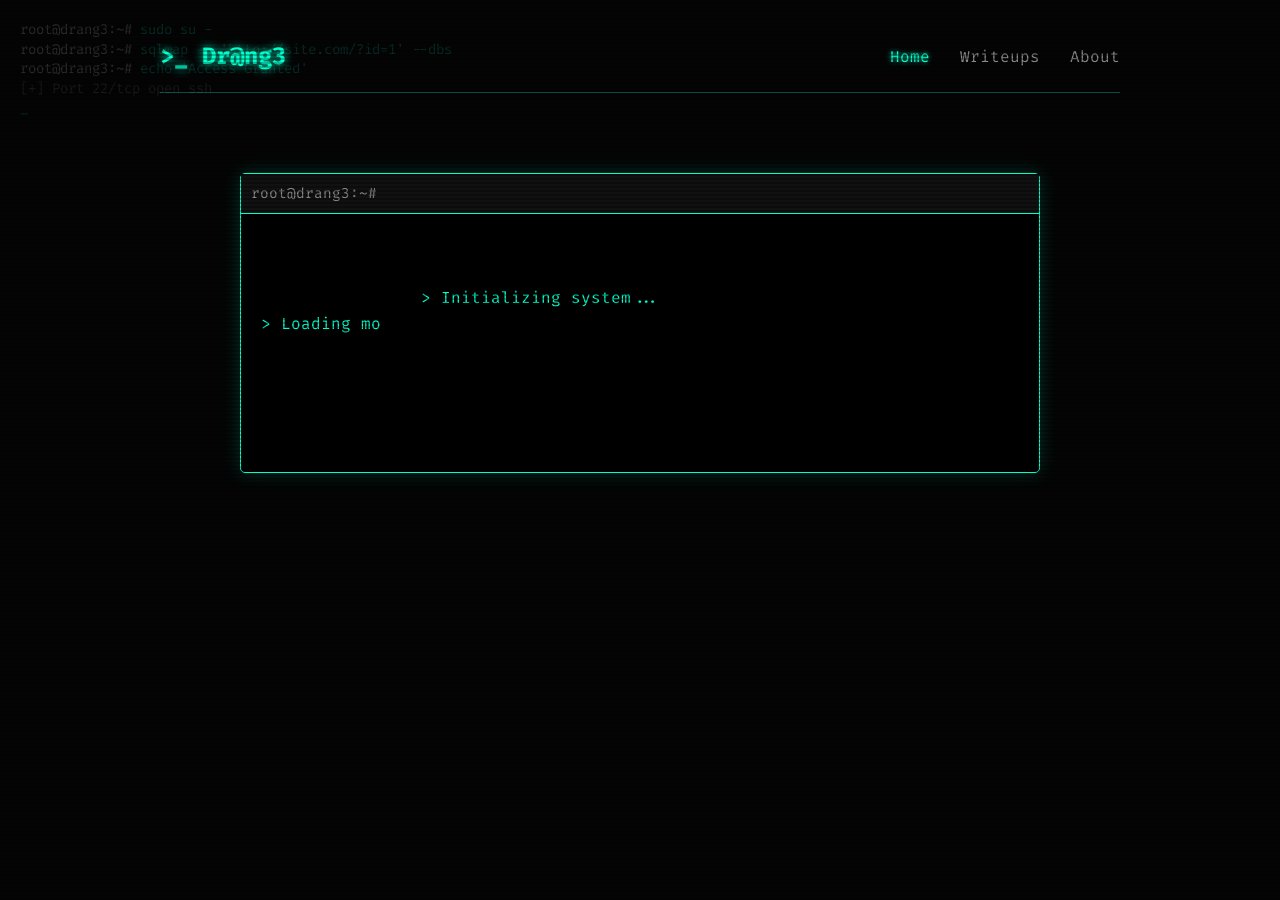
==== index.html @ ce4e1a2a "Add files via upload" ====
<!DOCTYPE html>
<html lang="ru">
<head>
    <meta charset="UTF-8">
    <meta name="viewport" content="width=device-width, initial-scale=1.0">
    <meta http-equiv="Cache-Control" content="no-cache, no-store, must-revalidate">
    <meta http-equiv="Pragma" content="no-cache">
    <meta http-equiv="Expires" content="0">

    <link rel="icon" href="data:image/svg+xml,<svg xmlns=%22http://www.w3.org/2000/svg%22 viewBox=%220 0 100 100%22><rect width=%22100%22 height=%22100%22 fill=%22black%22/><path d=%22M20 30 H80 V60 H70 V70 H60 V60 H40 V70 H30 V60 H20 Z M35 40 H45 V50 H35 Z M55 40 H65 V50 H55 Z M45 55 H55 V60 H45 Z%22 fill=%22%2300ffcc%22/></svg>">
    <title>Dr@ng3 // Cyber Range</title>
    <link rel="stylesheet" href="/style.css">
</head>
<body>
    <canvas id="matrix"></canvas>

    <div class="container">
        <header>
            <div class="logo">>_ Dr@ng3</div>
            <nav>
                <a href="/index.html" class="nav-link active">Home</a>
                <a href="/writeups.html" class="nav-link">Writeups</a>
                <a href="/about.html" class="nav-link">About</a>
            </nav>
        </header>

        <main id="home" style="display: flex; justify-content: center; margin-top: 50px;">
            <div class="terminal" style="width: 100%; max-width: 800px;">
                <div class="term-header">
                    <span>root@drang3:~#</span>
                </div>
                <div class="term-body" id="typewriter">
                    <!-- Текст печатается через JS --> 
                </div>
            </div>
        </main>
    </div>
    <script src="/script.js"></script>
</body>
</html>
---- style.css ----
@import url('https://fonts.googleapis.com/css2?family=Fira+Code:wght@400;700&display=swap');

:root {
    --bg-color: #050505;
    --text-color: #00ffcc;
    --accent-color: #ff00ff;
    --font-main: 'Fira Code', monospace;
}
 
* { margin: 0; padding: 0; box-sizing: border-box; }

body {
    background-color: var(--bg-color);
    color: var(--text-color);
    font-family: var(--font-main);
    overflow-x: hidden;
}

#matrix {
    position: fixed; top: 0; left: 0; width: 100%; height: 100%;
    z-index: -1; opacity: 0.15;
}

.container { max-width: 1000px; margin: 0 auto; padding: 20px; }

header {
    display: flex; justify-content: space-between; align-items: center;
    padding: 20px 0; border-bottom: 1px solid rgba(0, 255, 204, 0.3);
    margin-bottom: 20px;
}

.logo { font-size: 1.5rem; font-weight: bold; text-shadow: 0 0 10px var(--text-color); }

nav a {
    color: #888; text-decoration: none; margin-left: 20px; transition: 0.3s;
}
nav a:hover, nav a.active {
    color: var(--text-color); text-shadow: 0 0 5px var(--text-color);
}

/* Терминал */
.terminal {
    background: rgba(0, 0, 0, 0.8); border: 1px solid var(--text-color);
    border-radius: 5px; box-shadow: 0 0 20px rgba(0, 255, 204, 0.2);
    min-height: 300px; margin-top: 30px;
}
.term-header {
    background: #111; padding: 10px; border-bottom: 1px solid var(--text-color);
    font-size: 0.9rem; color: #888;
}
.term-body { padding: 20px; line-height: 1.6; white-space: pre-wrap; }

/* Карточки и секции */
.content-section { margin-top: 30px; }
.card-container { display: grid; grid-template-columns: repeat(auto-fit, minmax(300px, 1fr)); gap: 20px; margin-top: 30px; }
.card {
    background: #0a0a0a; border: 1px solid #333; padding: 20px; transition: 0.3s;
}
.card:hover { border-color: var(--text-color); box-shadow: 0 0 15px rgba(0, 255, 204, 0.3); }
.card h3 { margin-bottom: 10px; color: #fff; }
.tags { color: var(--accent-color); font-size: 0.9rem; margin-bottom: 10px; }
.btn {
    display: inline-block; margin-top: 15px; padding: 5px 15px;
    border: 1px solid var(--text-color); color: var(--text-color);
    text-decoration: none; transition: 0.3s;
}
.btn:hover { background: var(--text-color); color: #000; }

/* About */
.about-container {
    display: flex; align-items: center; gap: 30px; margin-top: 30px;
    background: rgba(10, 10, 10, 0.8); padding: 30px; border: 1px solid #333; border-radius: 10px;
}
.avatar {
    width: 150px; height: 150px; border-radius: 50%; object-fit: cover;
    border: 3px solid var(--text-color); box-shadow: 0 0 20px rgba(0, 255, 204, 0.5);
}
.about-text p { margin-bottom: 10px; font-size: 1.1rem; }
.socials a {
    color: var(--accent-color); margin-right: 15px; text-decoration: none; border-bottom: 1px dashed var(--accent-color);
}
.socials a:hover { color: #fff; background: var(--accent-color); }

/* Посты (Writeups) */
.post-container {
    margin-top: 30px; background: rgba(10, 10, 10, 0.9); padding: 40px;
    border: 1px solid #333; border-radius: 10px; box-shadow: 0 0 20px rgba(0, 255, 204, 0.1);
}
.post-title { font-size: 2.5rem; color: #fff; margin-bottom: 10px; text-transform: uppercase; }
.post-meta {
    color: var(--accent-color); font-size: 1rem; margin-bottom: 30px;
    border-bottom: 1px dashed #333; padding-bottom: 15px;
}
.post-content { line-height: 1.8; font-size: 1.1rem; }
.post-content h2 { color: var(--text-color); margin-top: 40px; margin-bottom: 20px; border-left: 4px solid var(--text-color); padding-left: 15px; }
.post-content p { margin-bottom: 20px; }
.post-content code {
    background: #111; padding: 2px 6px; border-radius: 4px; color: var(--accent-color); font-family: 'Fira Code', monospace;
}
.post-content pre {
    background: #050505; padding: 20px; overflow-x: auto; border: 1px solid #333;
    border-left: 4px solid var(--text-color); margin-bottom: 25px; border-radius: 0 5px 5px 0;
}
.post-content pre code { background: transparent; color: #d4d4d4; padding: 0; border: none; }
.post-content img {
    max-width: 100%; height: auto; border: 2px solid #222; border-radius: 8px;
    margin: 30px 0; display: block; box-shadow: 0 0 15px rgba(0, 0, 0, 0.8);
}
.post-content img:hover { border-color: var(--text-color); }

/* Glitch Effect */
.glitch { position: relative; color: #fff; font-size: 2.5rem; text-transform: uppercase; letter-spacing: 3px; }
.glitch::before, .glitch::after { content: attr(data-text); position: absolute; top: 0; left: 0; width: 100%; height: 100%; background: var(--bg-color); }
.glitch::before { left: 2px; text-shadow: -2px 0 var(--accent-color); clip: rect(44px, 450px, 56px, 0); animation: glitch-anim 5s infinite linear alternate-reverse; }
.glitch::after { left: -2px; text-shadow: -2px 0 var(--text-color); clip: rect(44px, 450px, 56px, 0); animation: glitch-anim2 5s infinite linear alternate-reverse; }
@keyframes glitch-anim {
    0% { clip: rect(28px, 9999px, 83px, 0); } 20% { clip: rect(66px, 9999px, 39px, 0); } 40% { clip: rect(4px, 9999px, 63px, 0); } 60% { clip: rect(75px, 9999px, 22px, 0); } 80% { clip: rect(12px, 9999px, 98px, 0); } 100% { clip: rect(49px, 9999px, 45px, 0); }
}
@keyframes glitch-anim2 {
    0% { clip: rect(56px, 9999px, 48px, 0); } 20% { clip: rect(20px, 9999px, 92px, 0); } 40% { clip: rect(70px, 9999px, 34px, 0); } 60% { clip: rect(5px, 9999px, 72px, 0); } 80% { clip: rect(90px, 9999px, 25px, 0); } 100% { clip: rect(33px, 9999px, 61px, 0); }
}

/* ПИКСЕЛИ ВМЕСТО ФЛАГОВ (Безопасно) */
.flag-block {
    display: flex; align-items: center; gap: 10px; margin: 15px 0;
    background: #111; padding: 10px 15px; border-radius: 5px; border: 1px solid #333;
}
.redacted-pixels {
    width: 250px; height: 20px;
    background-image: repeating-linear-gradient(90deg, #333 0, #333 10px, #000 10px, #000 20px);
    border-radius: 2px;
    user-select: none;
    pointer-events: none;
}

/* Эффект мозаики для цензуры (как на картинке) */
censored {
    display: inline-block;
    background-color: #050505;
    color: transparent; /* Текст невидим */
    text-shadow: 0 0 8px #888, 0 0 12px #444, 0 0 15px #222; /* Создаем "шум" */
    filter: blur(3px); /* Размываем, чтобы получились квадратики */
    user-select: none; /* Нельзя выделить мышкой */
    cursor: default;
    padding: 0 5px;
    border-radius: 2px;
    margin: 0 2px;
    position: relative;
    font-weight: bold;
}

/* Добавляем случайные черные точки поверх для эффекта пикселей */
censored::before {
    content: "";
    position: absolute;
    top: 0; left: 0; width: 100%; height: 100%;
    background-image: 
        radial-gradient(#000 20%, transparent 20%),
        radial-gradient(#333 20%, transparent 20%);
    background-size: 4px 4px;
    background-position: 0 0, 2px 2px;
    opacity: 0.8;
}

/* --- АДАПТИВ ДЛЯ СМАРТФОНОВ --- */
@media screen and (max-width: 768px) {
    /* Уменьшаем отступы контейнера */
    .container {
        padding: 10px;
    }

    /* Шапка: логотип сверху, меню снизу */
    header {
        flex-direction: column;
        gap: 15px;
        text-align: center;
    }

    nav {
        display: flex;
        flex-wrap: wrap;
        justify-content: center;
        gap: 10px;
    }

    nav a {
        margin-left: 0;
        padding: 5px 10px;
        background: rgba(0, 255, 204, 0.1);
        border: 1px solid rgba(0, 255, 204, 0.3);
        border-radius: 4px;
    }

    /* Терминал: уменьшаем шрифт и отступы */
    .term-body {
        font-size: 0.9rem;
        padding: 15px;
    }

    /* About: аватарка сверху, текст снизу */
    .about-container {
        flex-direction: column;
        text-align: center;
        padding: 20px;
    }

    .avatar {
        width: 120px;
        height: 120px;
        margin-bottom: 15px;
    }

    .socials {
        display: flex;
        flex-direction: column;
        gap: 10px;
        align-items: center;
    }

    /* Статьи: уменьшаем заголовки и отступы */
    .post-container {
        padding: 20px;
        margin-top: 15px;
    }

    .post-title {
        font-size: 1.8rem;
    }

    .post-content h2 {
        font-size: 1.4rem;
    }

    .post-content {
        font-size: 1rem;
    }

    /* Код в статьях: чтобы не вылезал за экран */
    .post-content pre {
        padding: 10px;
        font-size: 0.85rem;
    }

    /* Карточки в Writeups: в одну колонку */
    .card-container {
        grid-template-columns: 1fr;
    }

    /* Эффект глитча на телефоне: уменьшаем шрифт */
    .glitch {
        font-size: 1.8rem;
    }
}

/* --- CRT ЭФФЕКТ И ОБНОВЛЕНИЕ ФОНА --- */

/* Убираем старую матрицу, делаем фон еще темнее */
#matrix {
    position: fixed; 
    top: 0; left: 0; 
    width: 100%; height: 100%;
    z-index: -1; 
    background-color: #050505; /* Фон под сетью */
}

/* Эффект скан-линий (CRT монитор) */
body::after {
    content: " ";
    display: block;
    position: fixed;
    top: 0;
    left: 0;
    bottom: 0;
    right: 0;
    background: linear-gradient(
        to bottom,
        rgba(18, 16, 16, 0) 50%,
        rgba(0, 0, 0, 0.25) 50%
    );
    background-size: 100% 4px;
    z-index: 9999; /* Поверх всего */
    pointer-events: none; /* Чтобы линии не мешали кликам */
}

/* Легкое мерцание экрана (незаметное, но добавляет атмосферы) */
@keyframes flicker {
    0% { opacity: 0.99; }
    5% { opacity: 0.95; }
    10% { opacity: 0.99; }
    15% { opacity: 1; }
    100% { opacity: 1; }
}
body {
    animation: flicker 0.15s infinite;
}

/* --- НОВЫЙ ФОН: ЖИВОЙ ТЕРМИНАЛ --- */

/* Убираем старый canvas */
#matrix {
    display: none !important;
}

#bg-terminal {
    position: fixed;
    top: 0; left: 0;
    width: 100%; height: 100%;
    z-index: -1;
    background-color: #050505;
    padding: 20px;
    font-family: 'Fira Code', monospace;
    font-size: 14px;
    line-height: 1.4;
    color: #00ffcc;
    opacity: 0.15; /* Делаем его еле заметным, чтобы не мешал читать */
    pointer-events: none; /* Отключаем клики по фону */
    overflow: hidden;
    white-space: pre-wrap;
    word-wrap: break-word;
}

.blinking-cursor {
    color: #00ffcc;
    animation: blink 1s step-end infinite;
}

/* --- ЭФФЕКТ ГЛИТЧА (СБОЙ ЭКРАНА) --- */

body.glitch-active {
    animation: screen-shake 0.2s linear infinite;
}

body.glitch-active .container {
    filter: invert(10%) hue-rotate(90deg) contrast(150%);
    transform: translateX(2px);
}

@keyframes screen-shake {
    0% { transform: translate(0, 0) skew(0deg); }
    25% { transform: translate(-2px, 2px) skew(1deg); }
    50% { transform: translate(2px, -2px) skew(-1deg); }
    75% { transform: translate(-2px, -2px) skew(1deg); }
    100% { transform: translate(0, 0) skew(0deg); }
}
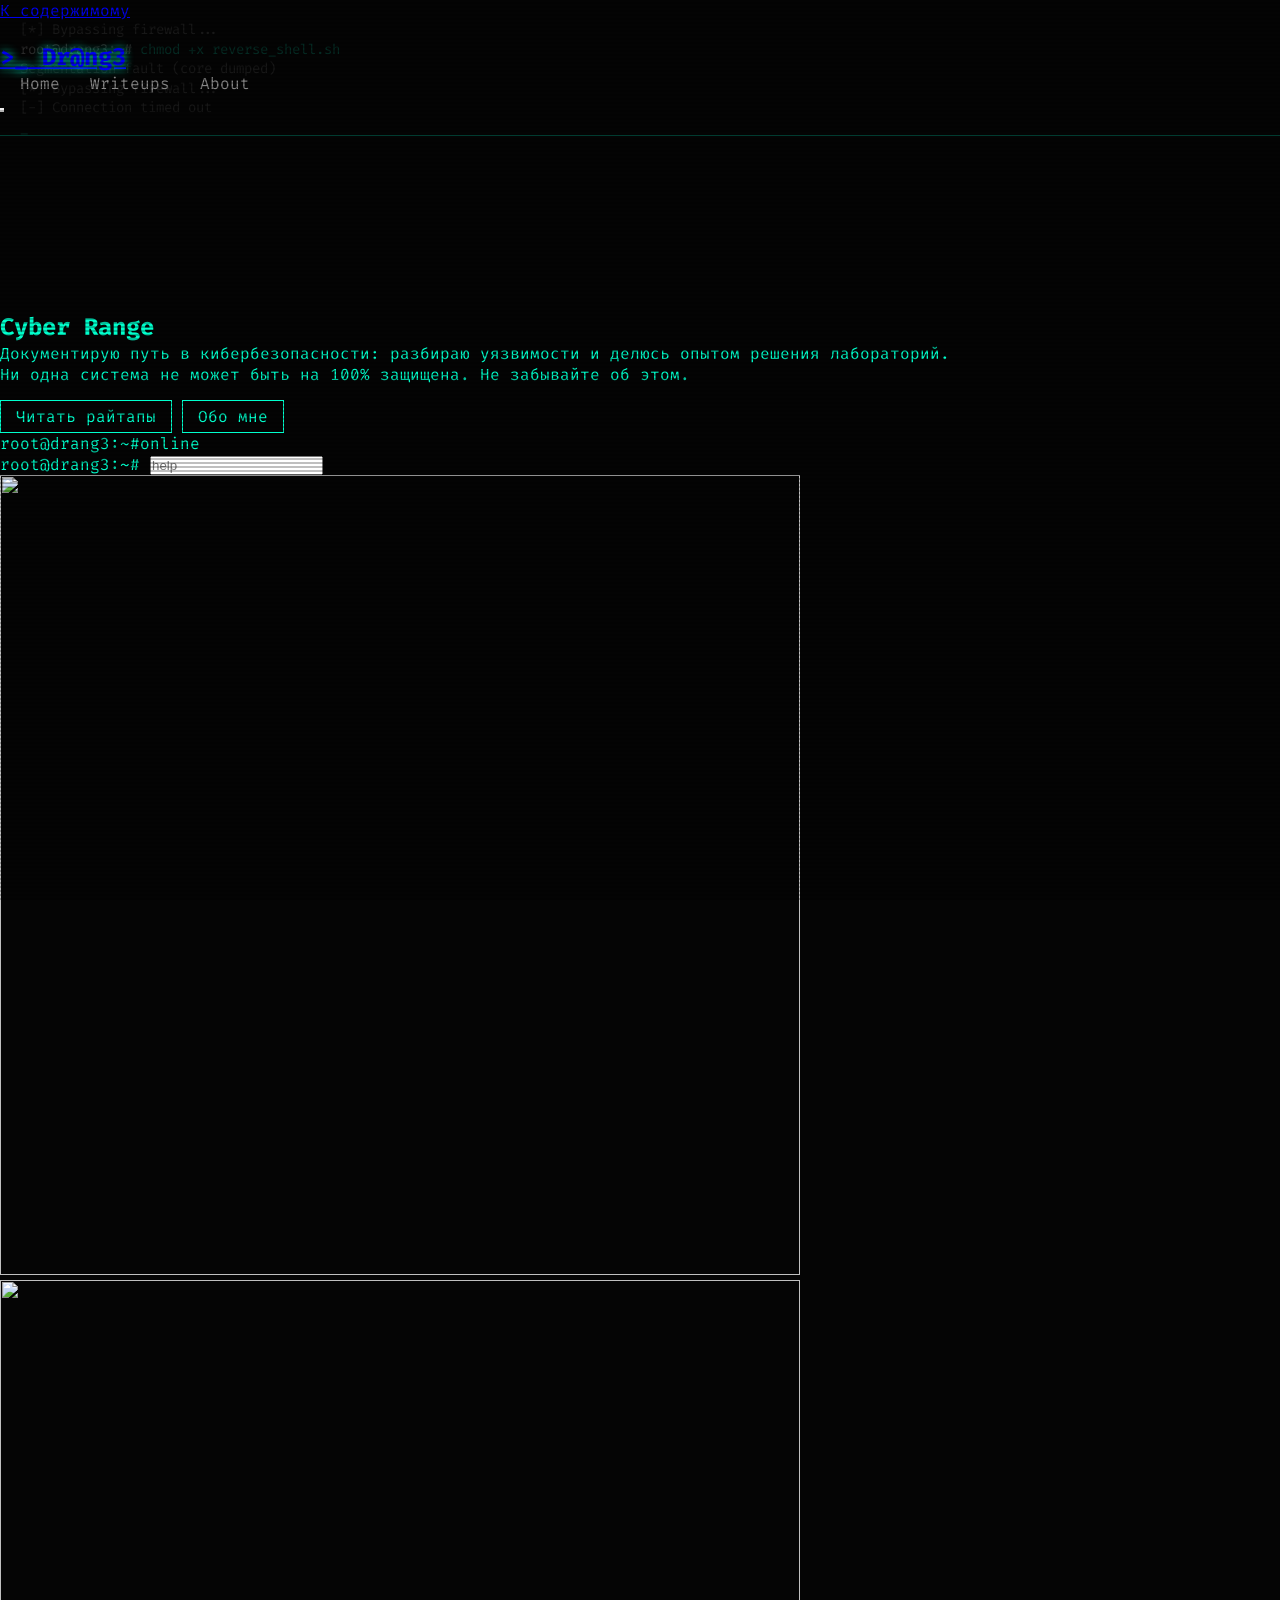
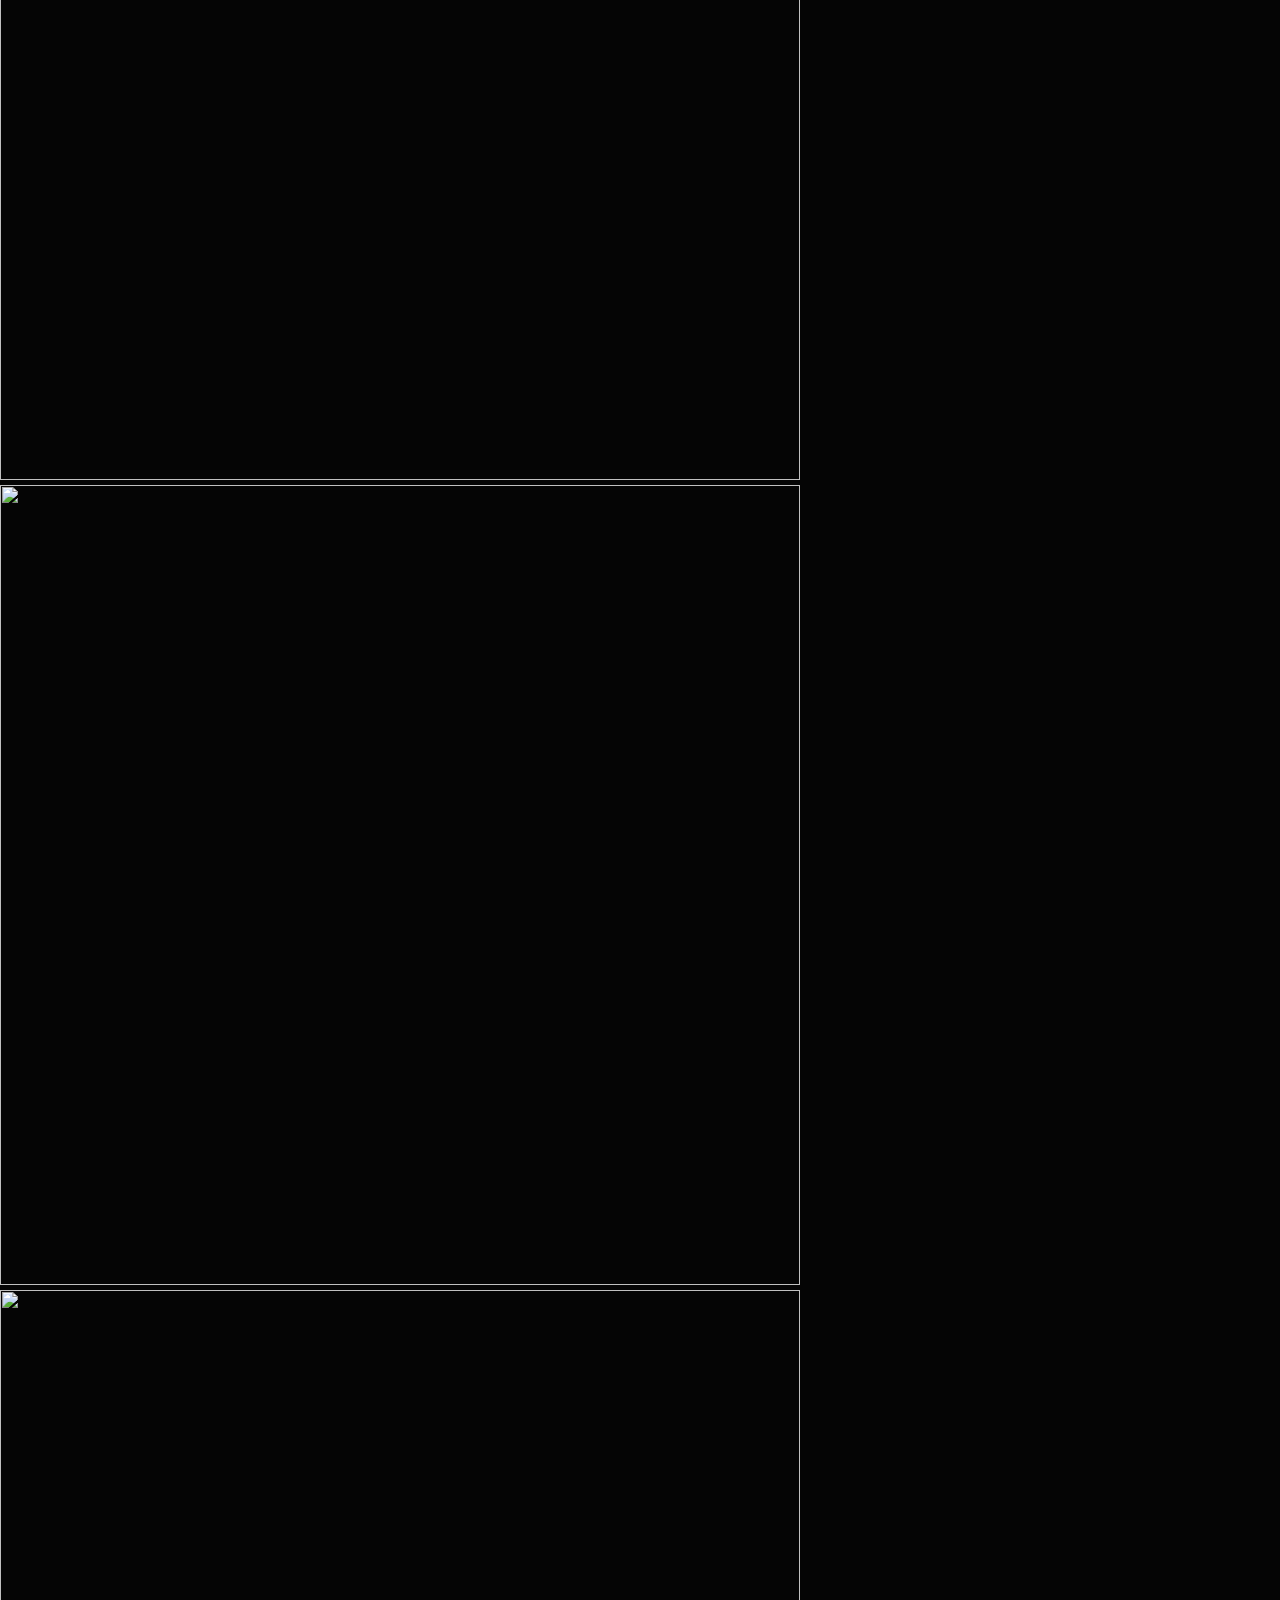
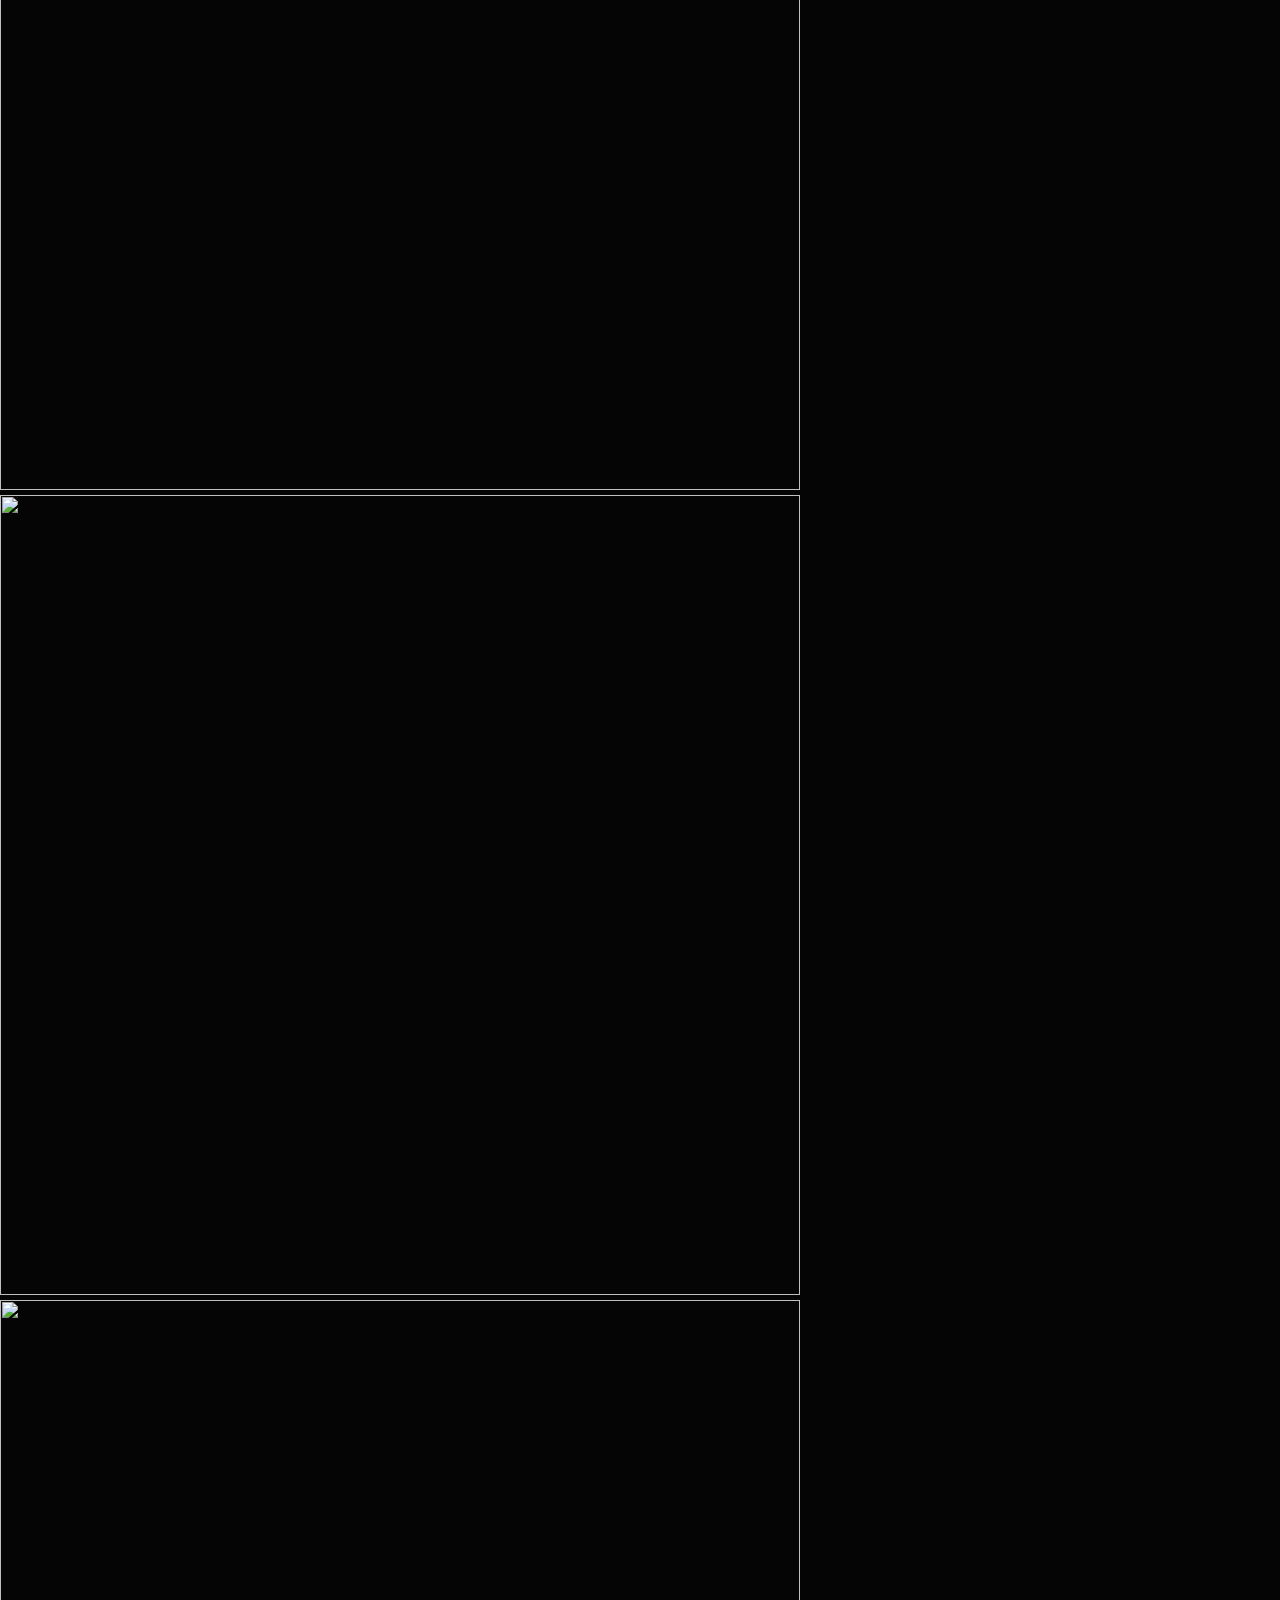
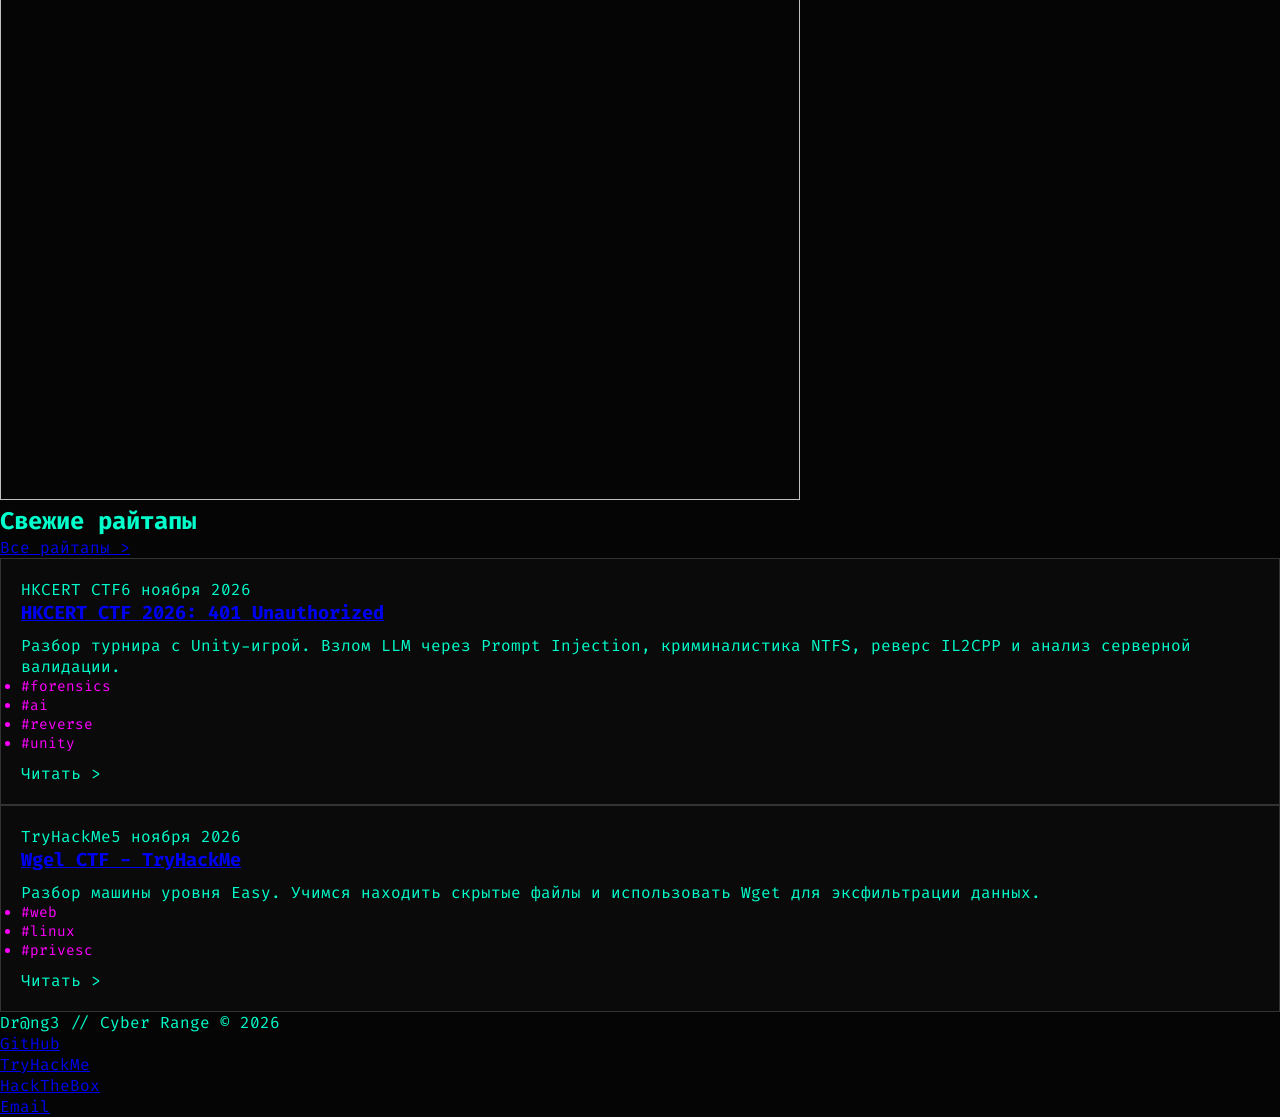
==== commit 161353f3: "Update index.html" ====
--- a/index.html
+++ b/index.html
@@ -1,40 +1,100 @@
 <!DOCTYPE html>
 <html lang="ru">
 <head>
-    <meta charset="UTF-8">
-    <meta name="viewport" content="width=device-width, initial-scale=1.0">
-    <meta http-equiv="Cache-Control" content="no-cache, no-store, must-revalidate">
-    <meta http-equiv="Pragma" content="no-cache">
-    <meta http-equiv="Expires" content="0">
-
-    <link rel="icon" href="data:image/svg+xml,<svg xmlns=%22http://www.w3.org/2000/svg%22 viewBox=%220 0 100 100%22><rect width=%22100%22 height=%22100%22 fill=%22black%22/><path d=%22M20 30 H80 V60 H70 V70 H60 V60 H40 V70 H30 V60 H20 Z M35 40 H45 V50 H35 Z M55 40 H65 V50 H55 Z M45 55 H55 V60 H45 Z%22 fill=%22%2300ffcc%22/></svg>">
-    <title>Dr@ng3 // Cyber Range</title>
-    <link rel="stylesheet" href="/style.css">
+<meta charset="UTF-8">
+<meta name="viewport" content="width=device-width, initial-scale=1">
+<title>Dr@ng3 // Cyber Range</title>
+<meta name="description" content="Dr@ng3: CTF-райтапы и путь в кибербезопасности. Разборы лабораторий и турниров.">
+<meta name="theme-color" content="#04050c">
+<meta property="og:title" content="Dr@ng3 // Cyber Range">
+<meta property="og:description" content="Dr@ng3: CTF-райтапы и путь в кибербезопасности. Разборы лабораторий и турниров.">
+<meta name="twitter:card" content="summary">
+<link rel="icon" href="favicon.png" type="image/png">
+<link rel="preconnect" href="https://fonts.googleapis.com">
+<link rel="preconnect" href="https://fonts.gstatic.com" crossorigin>
+<link rel="stylesheet" href="https://fonts.googleapis.com/css2?family=Fira+Code:wght@400;500;700&amp;family=Play:wght@400;700&amp;display=swap">
+<link rel="stylesheet" href="style.css">
+<script>try{var t=localStorage.getItem('drang3-theme');if(t)document.documentElement.dataset.theme=t}catch(e){}</script>
+<link rel="preload" as="image" href="avatar-800.jpg">
 </head>
 <body>
-    <canvas id="matrix"></canvas>
+<a class="skip" href="#main">К содержимому</a>
+<header class="site"><div class="wrap bar">
+  <a class="logo" href="index.html" aria-label="Dr@ng3, главная"><span class="pr">&gt;_</span> Dr@ng3</a>
+  <nav class="main" aria-label="Основная">
+    <a href="index.html" aria-current="page">Home</a>
+    <a href="writeups.html">Writeups</a>
+    <a href="about.html">About</a>
+  </nav>
+  <button class="theme-btn" id="themeBtn" type="button" aria-label="Сменить цвет интерфейса" title="Сменить цвет"><span></span></button>
+</div></header>
+<svg class="defs" aria-hidden="true" focusable="false"><defs>
+<filter id="ch-r" color-interpolation-filters="sRGB"><feColorMatrix type="matrix" values="1 0 0 0 0  0 0 0 0 0  0 0 0 0 0  0 0 0 1 0"/></filter>
+<filter id="ch-g" color-interpolation-filters="sRGB"><feColorMatrix type="matrix" values="0 0 0 0 0  0 1 0 0 0  0 0 0 0 0  0 0 0 1 0"/></filter>
+<filter id="ch-b" color-interpolation-filters="sRGB"><feColorMatrix type="matrix" values="0 0 0 0 0  0 0 0 0 0  0 0 1 0 0  0 0 0 1 0"/></filter>
+</defs></svg>
+<main id="main" class="wrap">
+  <section class="hero" aria-labelledby="h1">
+    <div class="hero-copy">
+      <!-- Добавлен класс neon-text для переливающегося градиента -->
+      <h1 id="h1" class="glitch-h neon-text" data-text="Cyber Range">Cyber Range</h1>
+      <p class="lead">Документирую путь в кибербезопасности: разбираю уязвимости и делюсь опытом решения лабораторий.</p><p>Ни одна система не может быть на 100% защищена. Не забывайте об этом.</p>
+      <div class="btn-row">
+        <a class="btn primary" href="writeups.html">Читать райтапы</a>
+        <a class="btn ghost" href="about.html">Обо мне</a>
+      </div>
+      <div class="frame term" role="region" aria-label="Терминал">
+        <div>
+          <div class="term-bar"><span>root@drang3:~#</span><span class="on">online</span></div>
+          <div id="out" role="log" aria-live="off" tabindex="0" aria-label="Вывод терминала"><noscript><p class="line">root@drang3:~# whoami<br>Dr@ng3 (a.k.a. Drange)<br>CyberSecurity Specialist &amp; CTF Player</p></noscript></div>
+          <form id="cmd" autocomplete="off">
+            <label for="in">root@drang3:~#</label>
+            <input id="in" type="text" placeholder="help" autocomplete="off" autocapitalize="off" autocorrect="off" spellcheck="false" aria-label="Командная строка терминала">
+          </form>
+        </div>
+      </div>
+    </div>
+    <div class="frame hero-art"><div class="aberr" role="img" aria-label="Dr@ng3: кибер-кот с оранжевым глазом, глитч-эффектом и неоновым контуром">
+      <img class="base" src="avatar-800.jpg" alt="" width="800" height="800" fetchpriority="high">
+      <img class="ch ch-r" src="avatar-800.jpg" alt="" aria-hidden="true" width="800" height="800">
+      <img class="ch ch-g" src="avatar-800.jpg" alt="" aria-hidden="true" width="800" height="800">
+      <img class="ch ch-b" src="avatar-800.jpg" alt="" aria-hidden="true" width="800" height="800">
+      <img class="sl2 r" src="avatar-800.jpg" alt="" aria-hidden="true" width="800" height="800">
+      <img class="sl2 b" src="avatar-800.jpg" alt="" aria-hidden="true" width="800" height="800">
+    </div></div>
+  </section>
 
-    <div class="container">
-        <header>
-            <div class="logo">>_ Dr@ng3</div>
-            <nav>
-                <a href="/index.html" class="nav-link active">Home</a>
-                <a href="/writeups.html" class="nav-link">Writeups</a>
-                <a href="/about.html" class="nav-link">About</a>
-            </nav>
-        </header>
-
-        <main id="home" style="display: flex; justify-content: center; margin-top: 50px;">
-            <div class="terminal" style="width: 100%; max-width: 800px;">
-                <div class="term-header">
-                    <span>root@drang3:~#</span>
-                </div>
-                <div class="term-body" id="typewriter">
-                    <!-- Текст печатается через JS --> 
-                </div>
-            </div>
-        </main>
+  <section class="sec" aria-labelledby="latest">
+    <div class="sec-head">
+      <h2 id="latest" class="neon-text">Свежие райтапы</h2>
+      <a class="more" href="writeups.html">Все райтапы &gt;</a>
     </div>
-    <script src="/script.js"></script>
+    <div class="cards">
+<article class="frame card" data-slug="hkcert-2026" data-href="hkcert-2026.html" data-title="HKCERT CTF 2026: 401 Unauthorized" data-tags="forensics ai reverse unity" data-date="2026-11-06">
+  <div class="in">
+    <div class="top"><span class="badge">HKCERT CTF</span><time datetime="2026-11-06">6 ноября 2026</time></div>
+    <h3><a href="hkcert-2026.html">HKCERT CTF 2026: 401 Unauthorized</a></h3>
+    <p>Разбор турнира с Unity-игрой. Взлом LLM через Prompt Injection, криминалистика NTFS, реверс IL2CPP и анализ серверной валидации.</p>
+    <ul class="tags"><li class="t-forensics">#forensics</li><li class="t-ai">#ai</li><li class="t-reverse">#reverse</li><li class="t-unity">#unity</li></ul>
+    <span class="go" aria-hidden="true">Читать &gt;</span>
+  </div>
+</article>
+<article class="frame card" data-slug="wgel" data-href="wgel.html" data-title="Wgel CTF - TryHackMe" data-tags="web linux privesc" data-date="2026-11-05">
+  <div class="in">
+    <div class="top"><span class="badge">TryHackMe</span><time datetime="2026-11-05">5 ноября 2026</time></div>
+    <h3><a href="wgel.html">Wgel CTF - TryHackMe</a></h3>
+    <p>Разбор машины уровня Easy. Учимся находить скрытые файлы и использовать Wget для эксфильтрации данных.</p>
+    <ul class="tags"><li class="t-web">#web</li><li class="t-linux">#linux</li><li class="t-privesc">#privesc</li></ul>
+    <span class="go" aria-hidden="true">Читать &gt;</span>
+  </div>
+</article>
+    </div>
+  </section>
+</main>
+<footer class="site"><div class="wrap">
+  <span>Dr@ng3 // Cyber Range &copy; 2026</span>
+  <ul><li><a href="https://github.com/Drang3" target=_blank rel="noopener noreferrer">GitHub</a></li><li><a href="https://tryhackme.com/p/Drang3" target=_blank rel="noopener noreferrer">TryHackMe</a></li><li><a href="https://profile.hackthebox.com/profile/01a1a224-58e1-7096-b485-9b931cf62163" target=_blank rel="noopener noreferrer">HackTheBox</a></li><li><a href="mailto:drangexrr@gmail.com">Email</a></li></ul>
+</div></footer>
+<script src="script.js"></script>
 </body>
 </html>
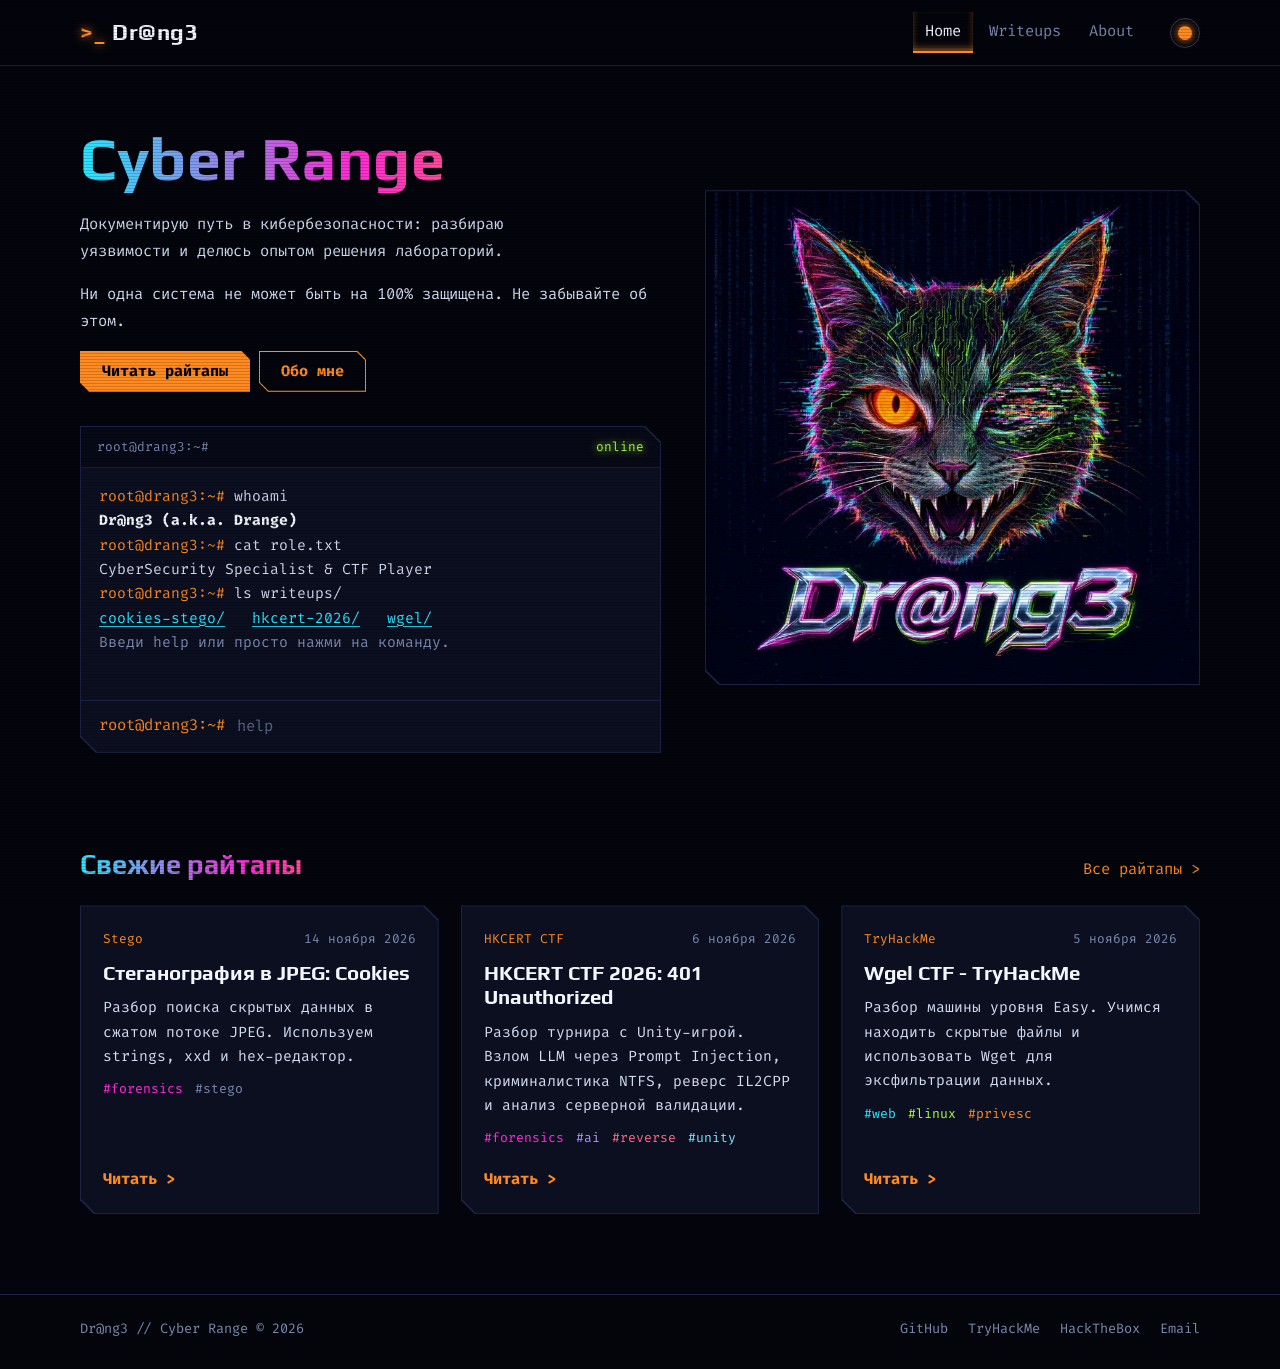
==== commit e2f427ce: "Update index.html" ====
--- a/index.html
+++ b/index.html
@@ -36,7 +36,6 @@
 <main id="main" class="wrap">
   <section class="hero" aria-labelledby="h1">
     <div class="hero-copy">
-      <!-- Добавлен класс neon-text для переливающегося градиента -->
       <h1 id="h1" class="glitch-h neon-text" data-text="Cyber Range">Cyber Range</h1>
       <p class="lead">Документирую путь в кибербезопасности: разбираю уязвимости и делюсь опытом решения лабораторий.</p><p>Ни одна система не может быть на 100% защищена. Не забывайте об этом.</p>
       <div class="btn-row">
@@ -70,6 +69,17 @@
       <a class="more" href="writeups.html">Все райтапы &gt;</a>
     </div>
     <div class="cards">
+<!-- НОВАЯ КАРТОЧКА -->
+<article class="frame card" data-slug="cookies-stego" data-href="cookies-stego.html" data-title="Стеганография в JPEG: Cookies" data-tags="forensics stego" data-date="2026-11-14">
+  <div class="in">
+    <div class="top"><span class="badge">Stego</span><time datetime="2026-11-14">14 ноября 2026</time></div>
+    <h3><a href="cookies-stego.html">Стеганография в JPEG: Cookies</a></h3>
+    <p>Разбор поиска скрытых данных в сжатом потоке JPEG. Используем strings, xxd и hex-редактор.</p>
+    <ul class="tags"><li class="t-forensics">#forensics</li><li class="t-stego">#stego</li></ul>
+    <span class="go" aria-hidden="true">Читать &gt;</span>
+  </div>
+</article>
+
 <article class="frame card" data-slug="hkcert-2026" data-href="hkcert-2026.html" data-title="HKCERT CTF 2026: 401 Unauthorized" data-tags="forensics ai reverse unity" data-date="2026-11-06">
   <div class="in">
     <div class="top"><span class="badge">HKCERT CTF</span><time datetime="2026-11-06">6 ноября 2026</time></div>
@@ -79,6 +89,7 @@
     <span class="go" aria-hidden="true">Читать &gt;</span>
   </div>
 </article>
+
 <article class="frame card" data-slug="wgel" data-href="wgel.html" data-title="Wgel CTF - TryHackMe" data-tags="web linux privesc" data-date="2026-11-05">
   <div class="in">
     <div class="top"><span class="badge">TryHackMe</span><time datetime="2026-11-05">5 ноября 2026</time></div>
--- a/style.css
+++ b/style.css
@@ -1,344 +1,380 @@
-@import url('https://fonts.googleapis.com/css2?family=Fira+Code:wght@400;700&display=swap');
+/* ==========================================================
+   Dr@ng3 // Cyber Range (Ultimate Cyberpunk Edition)
+   ========================================================== */
 
 :root {
-    --bg-color: #050505;
-    --text-color: #00ffcc;
-    --accent-color: #ff00ff;
-    --font-main: 'Fira Code', monospace;
-}
- 
-* { margin: 0; padding: 0; box-sizing: border-box; }
+  --bg: #04050c;
+  --bg2: #080b18;
+  --panel: rgba(10, 14, 30, .93);
+  --line: #1b2245;
+  --line-hi: #2c366b;
+  --text: #d3dbef;
+  --dim: #7b88b0;
+  --white: #f4f7ff;
+
+  --eye: #ff8a1f;
+  --cyan: #27e6ff;
+  --mag: #ff2bd6;
+  --lime: #a6ff3a;
+  --accent: var(--eye);
+
+  --display: "Play", "Segoe UI", system-ui, sans-serif;
+  --mono: "Fira Code", ui-monospace, SFMono-Regular, Menlo, Consolas, monospace;
+  --cut: 14px;
+  --wrap: 1120px;
+}
+[data-theme="cyan"] { --accent: var(--cyan); }
+[data-theme="magenta"] { --accent: var(--mag); }
+[data-theme="lime"] { --accent: var(--lime); }
+
+*, *::before, *::after { box-sizing: border-box; }
+html { scroll-padding-top: 84px; background: var(--bg); }
+@media (prefers-reduced-motion: no-preference) { html { scroll-behavior: smooth; } }
 
 body {
-    background-color: var(--bg-color);
-    color: var(--text-color);
-    font-family: var(--font-main);
-    overflow-x: hidden;
-}
-
-#matrix {
-    position: fixed; top: 0; left: 0; width: 100%; height: 100%;
-    z-index: -1; opacity: 0.15;
-}
-
-.container { max-width: 1000px; margin: 0 auto; padding: 20px; }
-
-header {
-    display: flex; justify-content: space-between; align-items: center;
-    padding: 20px 0; border-bottom: 1px solid rgba(0, 255, 204, 0.3);
-    margin-bottom: 20px;
-}
-
-.logo { font-size: 1.5rem; font-weight: bold; text-shadow: 0 0 10px var(--text-color); }
-
-nav a {
-    color: #888; text-decoration: none; margin-left: 20px; transition: 0.3s;
-}
-nav a:hover, nav a.active {
-    color: var(--text-color); text-shadow: 0 0 5px var(--text-color);
-}
-
-/* Терминал */
-.terminal {
-    background: rgba(0, 0, 0, 0.8); border: 1px solid var(--text-color);
-    border-radius: 5px; box-shadow: 0 0 20px rgba(0, 255, 204, 0.2);
-    min-height: 300px; margin-top: 30px;
-}
-.term-header {
-    background: #111; padding: 10px; border-bottom: 1px solid var(--text-color);
-    font-size: 0.9rem; color: #888;
-}
-.term-body { padding: 20px; line-height: 1.6; white-space: pre-wrap; }
-
-/* Карточки и секции */
-.content-section { margin-top: 30px; }
-.card-container { display: grid; grid-template-columns: repeat(auto-fit, minmax(300px, 1fr)); gap: 20px; margin-top: 30px; }
-.card {
-    background: #0a0a0a; border: 1px solid #333; padding: 20px; transition: 0.3s;
-}
-.card:hover { border-color: var(--text-color); box-shadow: 0 0 15px rgba(0, 255, 204, 0.3); }
-.card h3 { margin-bottom: 10px; color: #fff; }
-.tags { color: var(--accent-color); font-size: 0.9rem; margin-bottom: 10px; }
+  margin: 0;
+  min-height: 100vh;
+  display: flex;
+  flex-direction: column;
+  background: var(--bg);
+  color: var(--text);
+  font: 400 15.5px/1.75 var(--mono);
+  -webkit-font-smoothing: antialiased;
+  overflow-x: hidden;
+}
+main { flex: 1; }
+.wrap { width: min(100% - 40px, var(--wrap)); margin-inline: auto; }
+
+a { color: var(--accent); text-underline-offset: 3px; }
+a:hover { color: var(--white); }
+:focus-visible { outline: 2px solid var(--accent); outline-offset: 3px; }
+::selection { background: var(--accent); color: var(--bg); }
+img { max-width: 100%; height: auto; }
+h1, h2, h3 { font-family: var(--display); color: var(--white); line-height: 1.2; margin: 0; font-weight: 700; }
+
+/* --- ГЛИТЧ И НЕОН (Ностальгия) --- */
+.glitch-h { position: relative; display: inline-block; }
+.glitch-h::before, .glitch-h::after {
+  content: attr(data-text); position: absolute; inset: 0; opacity: 0; pointer-events: none;
+}
+.glitch-h::before { color: var(--mag); transform: translate(-3px, 0); clip-path: inset(10% 0 55% 0); }
+.glitch-h::after { color: var(--cyan); transform: translate(3px, 0); clip-path: inset(58% 0 8% 0); }
+.glitch-h.is-glitch::before, .glitch-h.is-glitch::after { opacity: .9; }
+
+/* Текст с переливом (Gradient text) */
+.neon-text {
+  background: linear-gradient(90deg, var(--cyan), var(--mag), var(--eye), var(--lime), var(--cyan));
+  background-size: 300% 100%;
+  -webkit-background-clip: text;
+  -webkit-text-fill-color: transparent;
+  animation: gradient-shift 5s linear infinite;
+}
+@keyframes gradient-shift { 0% { background-position: 0% 50%; } 100% { background-position: 100% 50%; } }
+
+/* Скан-линии старого терминала */
+body::after {
+  content: ""; position: fixed; inset: 0; z-index: 40; pointer-events: none;
+  background: repeating-linear-gradient(to bottom, transparent 0 2px, rgba(0, 0, 0, .16) 2px 3px);
+}
+@media (prefers-contrast: more) { body::after { display: none; } }
+
+/* --- ОСТАЛЬНОЕ (Оставляем всё как было, но с неоном) --- */
+
+.skip {
+  position: absolute; left: 12px; top: -60px; z-index: 100;
+  background: var(--accent); color: var(--bg); padding: 8px 14px; text-decoration: none;
+}
+.skip:focus { top: 12px; }
+.defs { position: absolute; width: 0; height: 0; overflow: hidden; }
+
+.cut {
+  clip-path: polygon(0 0, calc(100% - var(--cut)) 0, 100% var(--cut), 100% 100%, var(--cut) 100%, 0 calc(100% - var(--cut)));
+}
+.frame {
+  --cut-in: calc(var(--cut) + .45px);
+  background: var(--line);
+  padding: 1px;
+  clip-path: polygon(0 0, calc(100% - var(--cut)) 0, 100% var(--cut), 100% 100%, var(--cut) 100%, 0 calc(100% - var(--cut)));
+  transition: background .2s;
+}
+.frame > * {
+  background: var(--panel);
+  height: 100%;
+  clip-path: polygon(0 0, calc(100% - var(--cut-in)) 0, 100% var(--cut-in), 100% 100%, var(--cut-in) 100%, 0 calc(100% - var(--cut-in)));
+}
+
+#bg-log {
+  position: fixed; inset: 0; z-index: -1;
+  display: flex; flex-direction: column; justify-content: flex-end;
+  padding: 18px 24px;
+  font: 12.5px/1.55 var(--mono);
+  white-space: pre; overflow: hidden; contain: paint; max-width: 100vw;
+  opacity: .17; pointer-events: none;
+  -webkit-mask-image: linear-gradient(to bottom, transparent 0, #000 40%);
+          mask-image: linear-gradient(to bottom, transparent 0, #000 40%);
+}
+#bg-log .p { color: var(--white); }
+#bg-log .c { color: var(--cyan); }
+#bg-log .o { color: var(--dim); }
+#bg-log .w { color: var(--eye); }
+#bg-log .g { color: var(--lime); }
+
+header.site {
+  position: sticky; top: 0; z-index: 30;
+  background: rgba(4, 5, 12, .84);
+  -webkit-backdrop-filter: blur(10px); backdrop-filter: blur(10px);
+  border-bottom: 1px solid var(--line);
+}
+.bar { display: flex; align-items: center; gap: 12px 24px; padding: 12px 0; flex-wrap: wrap; }
+.logo { font: 700 1.4rem/1 var(--display); color: var(--white); text-decoration: none; margin-right: auto; letter-spacing: .02em; }
+.logo .pr { color: var(--accent); text-shadow: 0 0 10px var(--accent); }
+.logo:hover { color: var(--white); text-shadow: 0 0 15px var(--white); }
+nav.main { display: flex; gap: 4px; }
+nav.main a {
+  color: var(--dim); text-decoration: none; padding: 6px 12px;
+  border-bottom: 2px solid transparent; transition: color .2s, border-color .2s;
+}
+nav.main a:hover { color: var(--white); }
+nav.main a[aria-current="page"] { color: var(--white); border-bottom-color: var(--accent); box-shadow: inset 0 -4px 10px -4px var(--accent); }
+.theme-btn {
+  width: 30px; height: 30px; padding: 0; cursor: pointer;
+  background: none; border: 1px solid var(--line-hi); border-radius: 50%;
+  display: grid; place-items: center;
+}
+.theme-btn span { width: 14px; height: 14px; border-radius: 50%; background: var(--accent); box-shadow: 0 0 10px var(--accent); }
+.theme-btn:hover { border-color: var(--accent); }
+
+footer.site { margin-top: 80px; border-top: 1px solid var(--line); background: rgba(4, 5, 12, .8); }
+footer.site .wrap { display: flex; flex-wrap: wrap; gap: 10px 28px; justify-content: space-between; padding: 22px 0 28px; color: var(--dim); font-size: .85rem; }
+footer.site ul { display: flex; flex-wrap: wrap; gap: 8px 20px; list-style: none; margin: 0; padding: 0; }
+footer.site a { color: var(--dim); text-decoration: none; }
+footer.site a:hover { color: var(--accent); text-shadow: 0 0 8px var(--accent); }
+
 .btn {
-    display: inline-block; margin-top: 15px; padding: 5px 15px;
-    border: 1px solid var(--text-color); color: var(--text-color);
-    text-decoration: none; transition: 0.3s;
-}
-.btn:hover { background: var(--text-color); color: #000; }
-
-/* About */
-.about-container {
-    display: flex; align-items: center; gap: 30px; margin-top: 30px;
-    background: rgba(10, 10, 10, 0.8); padding: 30px; border: 1px solid #333; border-radius: 10px;
-}
-.avatar {
-    width: 150px; height: 150px; border-radius: 50%; object-fit: cover;
-    border: 3px solid var(--text-color); box-shadow: 0 0 20px rgba(0, 255, 204, 0.5);
-}
-.about-text p { margin-bottom: 10px; font-size: 1.1rem; }
-.socials a {
-    color: var(--accent-color); margin-right: 15px; text-decoration: none; border-bottom: 1px dashed var(--accent-color);
-}
-.socials a:hover { color: #fff; background: var(--accent-color); }
-
-/* Посты (Writeups) */
-.post-container {
-    margin-top: 30px; background: rgba(10, 10, 10, 0.9); padding: 40px;
-    border: 1px solid #333; border-radius: 10px; box-shadow: 0 0 20px rgba(0, 255, 204, 0.1);
-}
-.post-title { font-size: 2.5rem; color: #fff; margin-bottom: 10px; text-transform: uppercase; }
-.post-meta {
-    color: var(--accent-color); font-size: 1rem; margin-bottom: 30px;
-    border-bottom: 1px dashed #333; padding-bottom: 15px;
-}
-.post-content { line-height: 1.8; font-size: 1.1rem; }
-.post-content h2 { color: var(--text-color); margin-top: 40px; margin-bottom: 20px; border-left: 4px solid var(--text-color); padding-left: 15px; }
-.post-content p { margin-bottom: 20px; }
+  --cut: 9px;
+  display: inline-block; text-decoration: none; cursor: pointer;
+  font: 700 .95rem/1 var(--mono); padding: 13px 22px;
+  color: var(--accent); background: var(--accent);
+  clip-path: polygon(0 0, calc(100% - var(--cut)) 0, 100% var(--cut), 100% 100%, var(--cut) 100%, 0 calc(100% - var(--cut)));
+  transition: filter .2s, box-shadow .2s;
+  box-shadow: 0 0 15px rgba(255, 138, 31, 0.2);
+}
+.btn.primary { color: var(--bg); }
+.btn.ghost { position: relative; isolation: isolate; }
+.btn.ghost::before {
+  content: ""; position: absolute; inset: 1px; z-index: -1; background: var(--bg); transition: background .2s;
+  clip-path: polygon(0 0, calc(100% - (var(--cut) - .4px)) 0, 100% calc(var(--cut) - .4px), 100% 100%, calc(var(--cut) - .4px) 100%, 0 calc(100% - (var(--cut) - .4px)));
+}
+.btn:hover { filter: brightness(1.15); box-shadow: 0 0 25px var(--accent); }
+.btn.primary:hover { color: var(--bg); }
+.btn.ghost:hover { color: var(--bg); }
+.btn.ghost:hover::before { background: var(--accent); }
+
+/* Терминал и Caret */
+.caret { display: inline-block; width: .6ch; height: 1.05em; background: var(--accent); vertical-align: -.17em; animation: blink 1s steps(1) infinite; }
+@keyframes blink { 50% { opacity: 0; } }
+
+.hero { display: grid; grid-template-columns: minmax(0, 1.08fr) minmax(0, .92fr); gap: 44px; align-items: center; padding: 56px 0 24px; }
+.hero h1 { font-size: clamp(2.3rem, 5.4vw, 3.8rem); letter-spacing: .01em; position: relative; display: inline-block; }
+.hero h1 .sl { color: var(--accent); }
+.lead { max-width: 52ch; color: var(--text); margin: 16px 0 0; }
+
+.aberr { position: relative; aspect-ratio: 1; background: #000; isolation: isolate; overflow: hidden; --dx: 0px; --dy: 0px; }
+.aberr img { position: absolute; inset: 0; width: 100%; height: 100%; object-fit: cover; display: block; }
+.aberr .ch, .aberr .sl2 { display: none; mix-blend-mode: screen; }
+.aberr.ready .base { display: none; }
+.aberr.ready .ch { display: block; }
+.aberr.ready .sl2 { display: block; opacity: 0; }
+.ch-r { filter: url(#ch-r); transform: translate(var(--dx), calc(var(--dy) * .6)); }
+.ch-g { filter: url(#ch-g); }
+.ch-b { filter: url(#ch-b); transform: translate(calc(var(--dx) * -1), calc(var(--dy) * -.6)); }
+.sl2.r { filter: url(#ch-r); }
+.sl2.b { filter: url(#ch-b); }
+.aberr.burst .sl2 { opacity: 1; }
+.aberr.burst .sl2.r { clip-path: inset(var(--t1) 0 var(--b1) 0); transform: translateX(28px); }
+.aberr.burst .sl2.b { clip-path: inset(var(--t2) 0 var(--b2) 0); transform: translateX(-28px); }
+.aberr.burst .ch-g { transform: translateX(4px); }
+
+.term { margin-top: 34px; --cut: 16px; }
+.term-bar { display: flex; justify-content: space-between; padding: 9px 16px; border-bottom: 1px solid var(--line); color: var(--dim); font-size: .8rem; background: rgba(4, 5, 12, .5); }
+.term-bar .on { color: var(--lime); text-shadow: 0 0 8px var(--lime); }
+#out { min-height: 232px; max-height: 340px; overflow: auto; padding: 16px 18px; overscroll-behavior: contain; font-size: .92rem; line-height: 1.65; }
+#out .line { margin: 0; white-space: pre-wrap; word-break: break-word; }
+#out .ps { color: var(--accent); }
+#out .w { color: var(--white); font-weight: 700; }
+#out .err { color: #ff6b81; }
+#out .ok { color: var(--lime); }
+#out .dim { color: var(--dim); }
+#out .k { color: var(--cyan); }
+#out a { color: var(--cyan); }
+#cmd { display: flex; gap: 10px; padding: 11px 18px; border-top: 1px solid var(--line); }
+#cmd label { color: var(--accent); white-space: nowrap; }
+#in { flex: 1; min-width: 0; background: none; border: 0; color: var(--white); font: inherit; caret-color: var(--accent); }
+#in::placeholder { color: var(--dim); opacity: .7; }
+#in:focus-visible { outline: none; }
+#cmd:focus-within { box-shadow: inset 0 0 0 1px var(--accent); box-shadow: 0 0 15px rgba(255, 138, 31, 0.2); }
+
+.sec { margin-top: 72px; }
+.sec-head { display: flex; flex-wrap: wrap; align-items: baseline; justify-content: space-between; gap: 8px 20px; margin-bottom: 22px; }
+.sec-head h2 { font-size: 1.7rem; }
+.more { text-decoration: none; }
+.more:hover { text-shadow: 0 0 8px var(--accent); }
+.page-head { padding: 52px 0 8px; }
+.page-head h1 { font-size: clamp(2rem, 4.6vw, 3rem); }
+.page-head p { color: var(--dim); max-width: 60ch; margin: 12px 0 0; }
+
+.cards { display: grid; grid-template-columns: repeat(auto-fill, minmax(min(100%, 320px), 1fr)); gap: 22px; }
+.card { position: relative; transition: transform 0.2s, box-shadow 0.2s; }
+.card:hover { transform: translateY(-2px); box-shadow: 0 0 25px rgba(0, 255, 204, 0.15); }
+.card:hover, .card:focus-within { background: var(--accent); }
+.card .in { padding: 22px 22px 20px; display: flex; flex-direction: column; gap: 10px; }
+.card .top { display: flex; justify-content: space-between; gap: 12px; color: var(--dim); font-size: .8rem; }
+.card .badge { color: var(--accent); }
+.card h3 { font-size: 1.28rem; }
+.card h3 a { color: var(--white); text-decoration: none; }
+.card h3 a::after { content: ""; position: absolute; inset: 0; }
+.card h3 a:focus-visible { outline: none; }
+.card p { margin: 0; color: var(--text); font-size: .92rem; line-height: 1.65; }
+.card .go { margin-top: auto; padding-top: 6px; color: var(--accent); font-weight: 700; }
+.card:hover .go { color: var(--white); }
+
+.tags { display: flex; flex-wrap: wrap; gap: 6px 12px; list-style: none; margin: 0; padding: 0; font-size: .82rem; }
+.tags li { color: var(--c, var(--dim)); }
+.t-forensics { --c: var(--mag); } .t-web { --c: var(--cyan); } .t-linux { --c: var(--lime); }
+.t-privesc { --c: var(--eye); } .t-ai { --c: #b392ff; } .t-reverse { --c: #ff6b81; } .t-unity { --c: #7fe3ff; }
+
+.filters { display: flex; flex-wrap: wrap; gap: 10px 12px; align-items: center; margin: 28px 0 8px; }
+.chip {
+  font: inherit; font-size: .85rem; color: var(--text); background: none; cursor: pointer;
+  border: 1px solid var(--line-hi); border-radius: 3px; padding: 5px 12px;
+}
+.chip:hover { border-color: var(--accent); color: var(--white); box-shadow: 0 0 10px rgba(255, 138, 31, 0.2); }
+.chip[aria-pressed="true"] { background: var(--accent); border-color: var(--accent); color: var(--bg); font-weight: 700; box-shadow: 0 0 15px var(--accent); }
+.chip small { opacity: .7; margin-left: 4px; }
+.search {
+  flex: 1 1 200px; min-width: 0; font: inherit; font-size: .9rem; color: var(--white);
+  background: var(--panel); border: 1px solid var(--line-hi); border-radius: 3px; padding: 6px 12px; caret-color: var(--accent);
+}
+.search::placeholder { color: var(--dim); }
+.search:focus-visible { border-color: var(--accent); outline: none; box-shadow: 0 0 15px rgba(255, 138, 31, 0.2); }
+.count { color: var(--dim); font-size: .85rem; margin: 0 0 18px; }
+.empty { color: var(--dim); padding: 30px 0; }
+[hidden] { display: none !important; }
+
+.about { display: grid; grid-template-columns: 300px minmax(0, 1fr); gap: 44px; align-items: start; }
+.about .hero-art { --cut: 18px; }
+.about-text p { margin: 0 0 16px; max-width: 64ch; }
+.about-text .name { font: 700 1.6rem/1.2 var(--display); color: var(--white); }
+.focus { display: flex; flex-wrap: wrap; gap: 8px; list-style: none; margin: 8px 0 24px; padding: 0; }
+.focus li { border: 1px solid var(--line-hi); padding: 3px 12px; font-size: .88rem; color: var(--white); border-radius: 3px; transition: all 0.2s; }
+.focus li:hover { border-color: var(--accent); color: var(--accent); box-shadow: 0 0 10px rgba(255, 138, 31, 0.2); }
+.profiles { display: grid; grid-template-columns: repeat(auto-fit, minmax(min(100%, 280px), 1fr)); gap: 14px; margin-top: 28px; }
+.profile { --cut: 10px; }
+.profile:hover, .profile:focus-within { background: var(--accent); }
+.profile a { display: block; padding: 12px 16px; text-decoration: none; color: var(--white); }
+.profile a:focus-visible { outline: none; }
+.profile b { display: block; font-family: var(--display); font-size: 1.05rem; }
+.profile span { color: var(--dim); font-size: .8rem; overflow-wrap: anywhere; }
+
+#progress {
+  position: fixed; top: 0; left: 0; width: 100%; height: 3px; z-index: 60;
+  transform-origin: left; transform: scaleX(0);
+  background: linear-gradient(90deg, var(--cyan), var(--mag), var(--eye));
+  box-shadow: 0 0 10px var(--accent);
+}
+.post-grid { display: grid; grid-template-columns: minmax(0, 1fr) 230px; gap: 48px; padding-top: 40px; align-items: start; }
+.post { min-width: 0; }
+.back { font-size: .88rem; text-decoration: none; color: var(--dim); }
+.back:hover { color: var(--accent); text-shadow: 0 0 8px var(--accent); }
+.post-title { font-size: clamp(1.9rem, 4.4vw, 2.9rem); margin: 18px 0 16px; text-shadow: 0 0 15px rgba(255, 255, 255, 0.2); }
+.post-meta { display: flex; flex-wrap: wrap; gap: 8px 18px; align-items: center; font-size: .85rem; color: var(--dim); padding-bottom: 20px; border-bottom: 1px solid var(--line); margin-bottom: 8px; }
+.post-meta .badge { color: var(--bg); background: var(--accent); padding: 1px 9px; font-weight: 700; box-shadow: 0 0 10px var(--accent); }
+
+.post-content { max-width: 76ch; font-size: 1rem; line-height: 1.85; overflow-wrap: anywhere; }
+.post-content p { margin: 0 0 18px; }
+.post-content h2 { font-size: 1.55rem; margin: 52px 0 18px; padding-left: 14px; border-left: 3px solid var(--accent); position: relative; text-shadow: 0 0 10px rgba(255, 138, 31, 0.2); }
+.post-content h3 { font-size: 1.15rem; margin: 30px 0 12px; color: var(--accent); }
+.post-content a.anchor { position: absolute; left: -1.5ch; color: var(--dim); text-decoration: none; opacity: 0; font-family: var(--mono); font-weight: 400; }
+.post-content h2:hover a.anchor, .post-content h3:hover a.anchor, a.anchor:focus { opacity: 1; }
+.post-content h3 { position: relative; }
+.post-content strong { color: var(--white); }
+.post-content ul, .post-content ol { padding-left: 22px; margin: 0 0 20px; }
+.post-content li { margin-bottom: 8px; }
+.post-content li::marker { color: var(--accent); }
 .post-content code {
-    background: #111; padding: 2px 6px; border-radius: 4px; color: var(--accent-color); font-family: 'Fira Code', monospace;
+  font-family: var(--mono); font-size: .9em; color: #8fefff; background: #0d1430;
+  padding: 1px 6px; border-radius: 3px; overflow-wrap: anywhere;
 }
 .post-content pre {
-    background: #050505; padding: 20px; overflow-x: auto; border: 1px solid #333;
-    border-left: 4px solid var(--text-color); margin-bottom: 25px; border-radius: 0 5px 5px 0;
-}
-.post-content pre code { background: transparent; color: #d4d4d4; padding: 0; border: none; }
+  position: relative; margin: 0 0 24px; padding: 18px 20px; overflow-x: auto;
+  background: var(--bg2); border: 1px solid var(--line); border-left: 3px solid var(--accent);
+  font-size: .88rem; line-height: 1.65;
+  box-shadow: inset 0 0 20px rgba(0,0,0,0.5), 0 0 15px rgba(255, 138, 31, 0.05);
+}
+.post-content pre, .post-content pre code { overflow-wrap: normal; }
+.post-content pre code { background: none; padding: 0; color: #e2e8ff; }
+.copy {
+  position: absolute; top: 8px; right: 8px; font: inherit; font-size: .72rem; cursor: pointer;
+  color: var(--dim); background: var(--bg); border: 1px solid var(--line-hi); border-radius: 3px; padding: 2px 9px;
+}
+.copy:hover, .copy:focus-visible { color: var(--accent); border-color: var(--accent); box-shadow: 0 0 10px var(--accent); }
 .post-content img {
-    max-width: 100%; height: auto; border: 2px solid #222; border-radius: 8px;
-    margin: 30px 0; display: block; box-shadow: 0 0 15px rgba(0, 0, 0, 0.8);
-}
-.post-content img:hover { border-color: var(--text-color); }
-
-/* Glitch Effect */
-.glitch { position: relative; color: #fff; font-size: 2.5rem; text-transform: uppercase; letter-spacing: 3px; }
-.glitch::before, .glitch::after { content: attr(data-text); position: absolute; top: 0; left: 0; width: 100%; height: 100%; background: var(--bg-color); }
-.glitch::before { left: 2px; text-shadow: -2px 0 var(--accent-color); clip: rect(44px, 450px, 56px, 0); animation: glitch-anim 5s infinite linear alternate-reverse; }
-.glitch::after { left: -2px; text-shadow: -2px 0 var(--text-color); clip: rect(44px, 450px, 56px, 0); animation: glitch-anim2 5s infinite linear alternate-reverse; }
-@keyframes glitch-anim {
-    0% { clip: rect(28px, 9999px, 83px, 0); } 20% { clip: rect(66px, 9999px, 39px, 0); } 40% { clip: rect(4px, 9999px, 63px, 0); } 60% { clip: rect(75px, 9999px, 22px, 0); } 80% { clip: rect(12px, 9999px, 98px, 0); } 100% { clip: rect(49px, 9999px, 45px, 0); }
-}
-@keyframes glitch-anim2 {
-    0% { clip: rect(56px, 9999px, 48px, 0); } 20% { clip: rect(20px, 9999px, 92px, 0); } 40% { clip: rect(70px, 9999px, 34px, 0); } 60% { clip: rect(5px, 9999px, 72px, 0); } 80% { clip: rect(90px, 9999px, 25px, 0); } 100% { clip: rect(33px, 9999px, 61px, 0); }
-}
-
-/* ПИКСЕЛИ ВМЕСТО ФЛАГОВ (Безопасно) */
-.flag-block {
-    display: flex; align-items: center; gap: 10px; margin: 15px 0;
-    background: #111; padding: 10px 15px; border-radius: 5px; border: 1px solid #333;
-}
-.redacted-pixels {
-    width: 250px; height: 20px;
-    background-image: repeating-linear-gradient(90deg, #333 0, #333 10px, #000 10px, #000 20px);
-    border-radius: 2px;
-    user-select: none;
-    pointer-events: none;
-}
-
-/* Эффект мозаики для цензуры (как на картинке) */
-censored {
-    display: inline-block;
-    background-color: #050505;
-    color: transparent; /* Текст невидим */
-    text-shadow: 0 0 8px #888, 0 0 12px #444, 0 0 15px #222; /* Создаем "шум" */
-    filter: blur(3px); /* Размываем, чтобы получились квадратики */
-    user-select: none; /* Нельзя выделить мышкой */
-    cursor: default;
-    padding: 0 5px;
-    border-radius: 2px;
-    margin: 0 2px;
-    position: relative;
-    font-weight: bold;
-}
-
-/* Добавляем случайные черные точки поверх для эффекта пикселей */
-censored::before {
-    content: "";
-    position: absolute;
-    top: 0; left: 0; width: 100%; height: 100%;
-    background-image: 
-        radial-gradient(#000 20%, transparent 20%),
-        radial-gradient(#333 20%, transparent 20%);
-    background-size: 4px 4px;
-    background-position: 0 0, 2px 2px;
-    opacity: 0.8;
-}
-
-/* --- АДАПТИВ ДЛЯ СМАРТФОНОВ --- */
-@media screen and (max-width: 768px) {
-    /* Уменьшаем отступы контейнера */
-    .container {
-        padding: 10px;
-    }
-
-    /* Шапка: логотип сверху, меню снизу */
-    header {
-        flex-direction: column;
-        gap: 15px;
-        text-align: center;
-    }
-
-    nav {
-        display: flex;
-        flex-wrap: wrap;
-        justify-content: center;
-        gap: 10px;
-    }
-
-    nav a {
-        margin-left: 0;
-        padding: 5px 10px;
-        background: rgba(0, 255, 204, 0.1);
-        border: 1px solid rgba(0, 255, 204, 0.3);
-        border-radius: 4px;
-    }
-
-    /* Терминал: уменьшаем шрифт и отступы */
-    .term-body {
-        font-size: 0.9rem;
-        padding: 15px;
-    }
-
-    /* About: аватарка сверху, текст снизу */
-    .about-container {
-        flex-direction: column;
-        text-align: center;
-        padding: 20px;
-    }
-
-    .avatar {
-        width: 120px;
-        height: 120px;
-        margin-bottom: 15px;
-    }
-
-    .socials {
-        display: flex;
-        flex-direction: column;
-        gap: 10px;
-        align-items: center;
-    }
-
-    /* Статьи: уменьшаем заголовки и отступы */
-    .post-container {
-        padding: 20px;
-        margin-top: 15px;
-    }
-
-    .post-title {
-        font-size: 1.8rem;
-    }
-
-    .post-content h2 {
-        font-size: 1.4rem;
-    }
-
-    .post-content {
-        font-size: 1rem;
-    }
-
-    /* Код в статьях: чтобы не вылезал за экран */
-    .post-content pre {
-        padding: 10px;
-        font-size: 0.85rem;
-    }
-
-    /* Карточки в Writeups: в одну колонку */
-    .card-container {
-        grid-template-columns: 1fr;
-    }
-
-    /* Эффект глитча на телефоне: уменьшаем шрифт */
-    .glitch {
-        font-size: 1.8rem;
-    }
-}
-
-/* --- CRT ЭФФЕКТ И ОБНОВЛЕНИЕ ФОНА --- */
-
-/* Убираем старую матрицу, делаем фон еще темнее */
-#matrix {
-    position: fixed; 
-    top: 0; left: 0; 
-    width: 100%; height: 100%;
-    z-index: -1; 
-    background-color: #050505; /* Фон под сетью */
-}
-
-/* Эффект скан-линий (CRT монитор) */
-body::after {
-    content: " ";
-    display: block;
-    position: fixed;
-    top: 0;
-    left: 0;
-    bottom: 0;
-    right: 0;
-    background: linear-gradient(
-        to bottom,
-        rgba(18, 16, 16, 0) 50%,
-        rgba(0, 0, 0, 0.25) 50%
-    );
-    background-size: 100% 4px;
-    z-index: 9999; /* Поверх всего */
-    pointer-events: none; /* Чтобы линии не мешали кликам */
-}
-
-/* Легкое мерцание экрана (незаметное, но добавляет атмосферы) */
-@keyframes flicker {
-    0% { opacity: 0.99; }
-    5% { opacity: 0.95; }
-    10% { opacity: 0.99; }
-    15% { opacity: 1; }
-    100% { opacity: 1; }
-}
-body {
-    animation: flicker 0.15s infinite;
-}
-
-/* --- НОВЫЙ ФОН: ЖИВОЙ ТЕРМИНАЛ --- */
-
-/* Убираем старый canvas */
-#matrix {
-    display: none !important;
-}
-
-#bg-terminal {
-    position: fixed;
-    top: 0; left: 0;
-    width: 100%; height: 100%;
-    z-index: -1;
-    background-color: #050505;
-    padding: 20px;
-    font-family: 'Fira Code', monospace;
-    font-size: 14px;
-    line-height: 1.4;
-    color: #00ffcc;
-    opacity: 0.15; /* Делаем его еле заметным, чтобы не мешал читать */
-    pointer-events: none; /* Отключаем клики по фону */
-    overflow: hidden;
-    white-space: pre-wrap;
-    word-wrap: break-word;
-}
-
-.blinking-cursor {
-    color: #00ffcc;
-    animation: blink 1s step-end infinite;
-}
-
-/* --- ЭФФЕКТ ГЛИТЧА (СБОЙ ЭКРАНА) --- */
-
-body.glitch-active {
-    animation: screen-shake 0.2s linear infinite;
-}
-
-body.glitch-active .container {
-    filter: invert(10%) hue-rotate(90deg) contrast(150%);
-    transform: translateX(2px);
-}
-
-@keyframes screen-shake {
-    0% { transform: translate(0, 0) skew(0deg); }
-    25% { transform: translate(-2px, 2px) skew(1deg); }
-    50% { transform: translate(2px, -2px) skew(-1deg); }
-    75% { transform: translate(-2px, -2px) skew(1deg); }
-    100% { transform: translate(0, 0) skew(0deg); }
-}
+  display: block; margin: 22px 0; border: 1px solid var(--line); border-radius: 2px; cursor: zoom-in;
+  transition: border-color .2s, box-shadow .2s;
+}
+.post-content img:hover { border-color: var(--accent); box-shadow: 0 0 25px rgba(255, 138, 31, 0.3); }
+.post-content table { width: 100%; border-collapse: collapse; margin: 0 0 24px; font-size: .92rem; }
+.post-content th, .post-content td { text-align: left; padding: 10px 12px; border-bottom: 1px solid var(--line); vertical-align: top; }
+.post-content th { color: var(--accent); font-family: var(--display); border-bottom-color: var(--line-hi); text-shadow: 0 0 10px var(--accent); }
+
+.toc { position: sticky; top: 84px; font-size: .82rem; }
+.toc summary { cursor: pointer; color: var(--white); font: 700 .95rem var(--display); margin-bottom: 8px; }
+.toc ol { list-style: none; margin: 0; padding: 0; border-left: 1px solid var(--line); }
+.toc li a { display: block; padding: 4px 0 4px 14px; margin-left: -1px; border-left: 2px solid transparent; color: var(--dim); text-decoration: none; line-height: 1.45; }
+.toc li a:hover { color: var(--white); }
+.toc li a.on { color: var(--white); border-left-color: var(--accent); text-shadow: 0 0 8px var(--accent); }
+
+.pager { display: grid; grid-template-columns: 1fr 1fr; gap: 18px; margin-top: 56px; --cut: 10px; }
+.pager .frame:hover, .pager .frame:focus-within { background: var(--accent); box-shadow: 0 0 20px rgba(255, 138, 31, 0.2); }
+.pager a { display: block; padding: 14px 18px; text-decoration: none; color: var(--white); font-family: var(--display); }
+.pager a:focus-visible { outline: none; }
+.pager small { display: block; color: var(--dim); font: 400 .78rem var(--mono); margin-bottom: 4px; }
+.pager .next { text-align: right; grid-column: 2; }
+
+dialog.lightbox { border: 0; padding: 0; background: transparent; max-width: 96vw; max-height: 94vh; }
+dialog.lightbox::backdrop { background: rgba(2, 3, 8, .93); }
+dialog.lightbox img { display: block; max-width: 96vw; max-height: 92vh; margin: auto; border: 1px solid var(--line-hi); cursor: zoom-out; }
+
+.nf { padding: 90px 0 20px; }
+.nf h1 { font-size: clamp(3rem, 12vw, 6rem); color: var(--accent); text-shadow: 0 0 25px var(--accent); }
+.nf p { color: var(--dim); }
+
+#rain { position: fixed; inset: 0; z-index: 35; pointer-events: none; transition: opacity 1s; }
+
+@media (max-width: 1100px) {
+  .post-grid { grid-template-columns: minmax(0, 1fr); gap: 0; }
+  .toc { position: static; order: -1; margin-bottom: 24px; border: 1px solid var(--line); padding: 12px 16px; background: var(--panel); }
+  .toc ol { margin-top: 8px; }
+}
+@media (max-width: 900px) {
+  .hero { grid-template-columns: minmax(0, 1fr); gap: 30px; padding-top: 32px; }
+  .hero-art { order: -1; max-width: 400px; }
+  .about { grid-template-columns: minmax(0, 1fr); gap: 28px; }
+  .about .hero-art { max-width: 300px; }
+}
+@media (max-width: 560px) {
+  body { font-size: 15px; }
+  .wrap { width: min(100% - 28px, var(--wrap)); }
+  .bar { flex-wrap: nowrap; gap: 8px; }
+  .logo { font-size: 1.2rem; }
+  nav.main a { padding: 6px 6px; font-size: .84rem; }
+  #out { font-size: .85rem; }
+  .pager { grid-template-columns: 1fr; }
+  .pager .next { grid-column: 1; }
+  .post-content h2 { font-size: 1.35rem; }
+  .post-content a.anchor { display: none; }
+}
+@media (prefers-reduced-motion: reduce) {
+  .caret { animation: none; }
+  * { transition: none !important; animation: none !important; }
+}
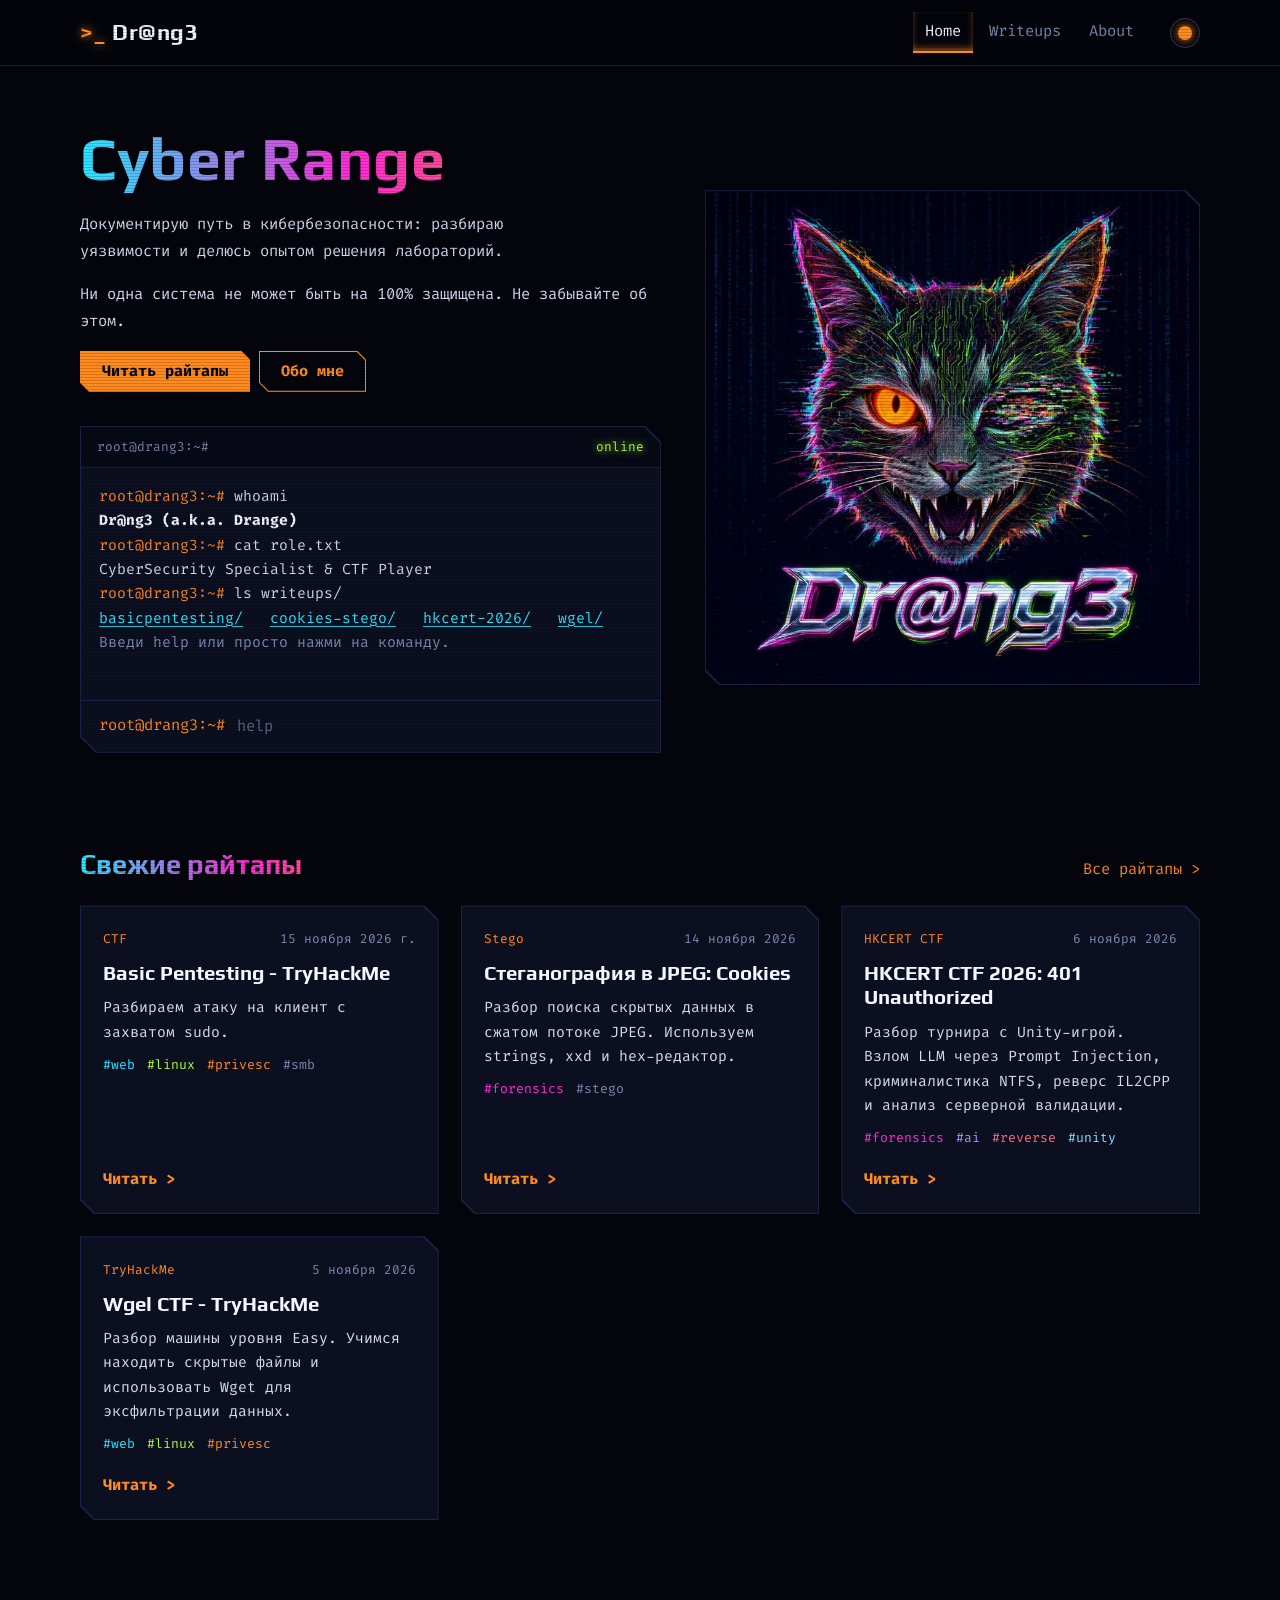
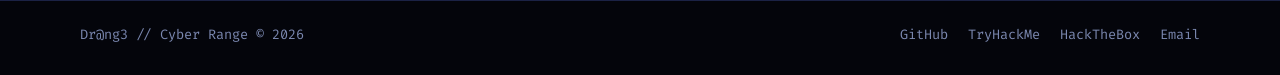
==== commit eb2f2616: "Update index.html" ====
--- a/index.html
+++ b/index.html
@@ -70,6 +70,16 @@
     </div>
     <div class="cards">
 <!-- НОВАЯ КАРТОЧКА -->
+<article class="frame card" data-slug="basicpentesting" data-href="basicpentesting.html" data-title="Basic Pentesting - TryHackMe" data-tags="web linux privesc smb" data-date="2026-11-15">
+  <div class="in">
+    <div class="top"><span class="badge">CTF</span><time datetime="2026-11-15">15 ноября 2026 г.</time></div>
+    <h3><a href="basicpentesting.html">Basic Pentesting - TryHackMe</a></h3>
+    <p>Разбираем атаку на клиент с захватом sudo.</p>
+    <ul class="tags"><li class="t-web">#web</li><li class="t-linux">#linux</li><li class="t-privesc">#privesc</li><li class="t-smb">#smb</li></ul>
+    <span class="go" aria-hidden="true">Читать &gt;</span>
+  </div>
+</article>
+
 <article class="frame card" data-slug="cookies-stego" data-href="cookies-stego.html" data-title="Стеганография в JPEG: Cookies" data-tags="forensics stego" data-date="2026-11-14">
   <div class="in">
     <div class="top"><span class="badge">Stego</span><time datetime="2026-11-14">14 ноября 2026</time></div>
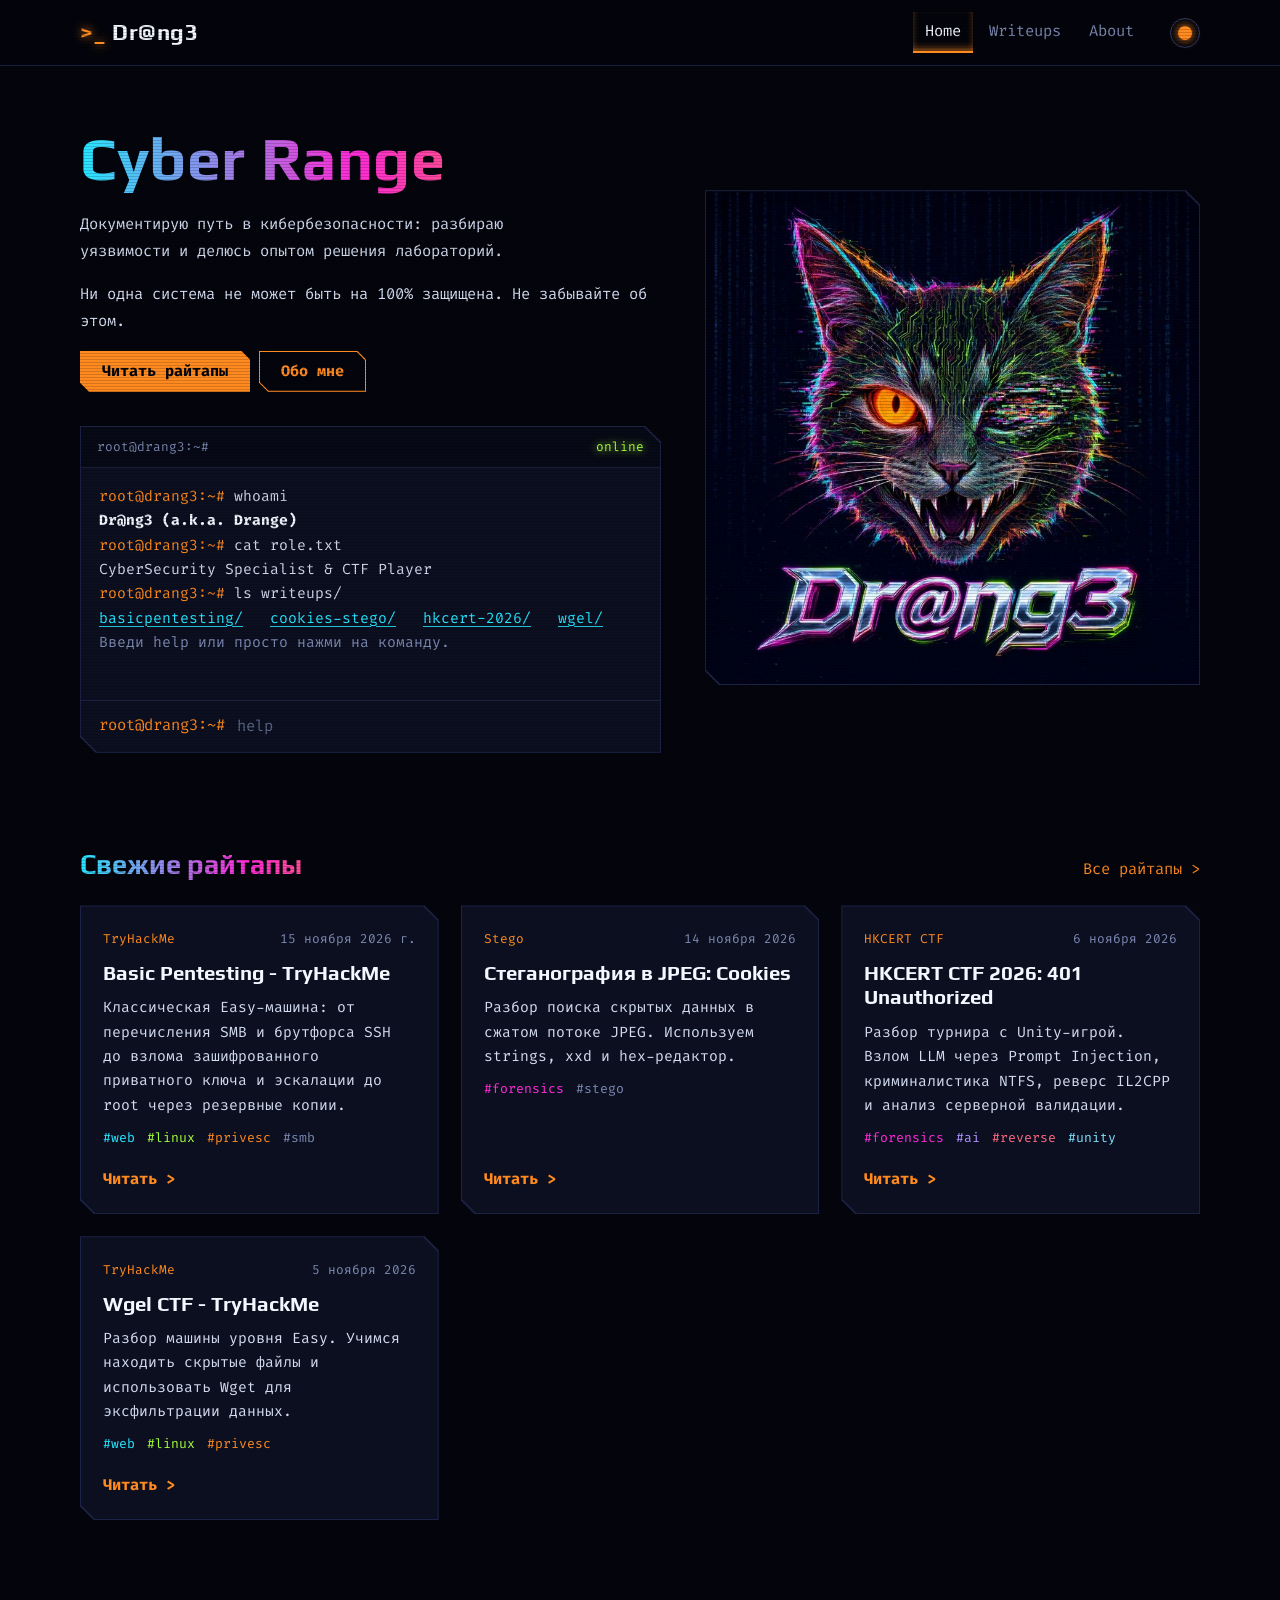
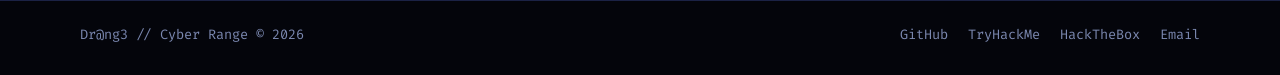
==== commit 34899e96: "Update index.html" ====
--- a/index.html
+++ b/index.html
@@ -72,9 +72,9 @@
 <!-- НОВАЯ КАРТОЧКА -->
 <article class="frame card" data-slug="basicpentesting" data-href="basicpentesting.html" data-title="Basic Pentesting - TryHackMe" data-tags="web linux privesc smb" data-date="2026-11-15">
   <div class="in">
-    <div class="top"><span class="badge">CTF</span><time datetime="2026-11-15">15 ноября 2026 г.</time></div>
+    <div class="top"><span class="badge">TryHackMe</span><time datetime="2026-11-15">15 ноября 2026 г.</time></div>
     <h3><a href="basicpentesting.html">Basic Pentesting - TryHackMe</a></h3>
-    <p>Разбираем атаку на клиент с захватом sudo.</p>
+    <p>Классическая Easy-машина: от перечисления SMB и брутфорса SSH до взлома зашифрованного приватного ключа и эскалации до root через резервные копии.</p>
     <ul class="tags"><li class="t-web">#web</li><li class="t-linux">#linux</li><li class="t-privesc">#privesc</li><li class="t-smb">#smb</li></ul>
     <span class="go" aria-hidden="true">Читать &gt;</span>
   </div>
